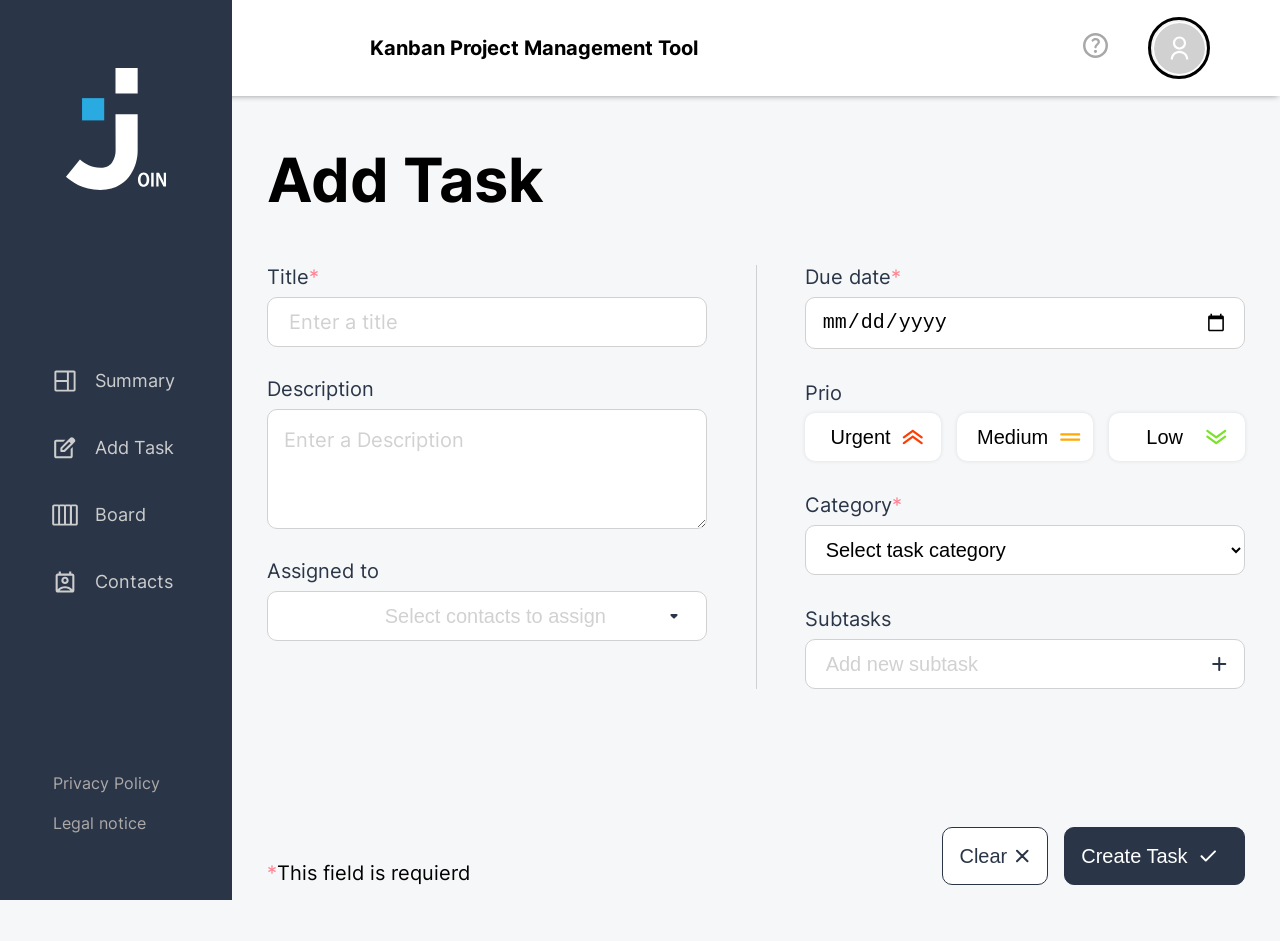
==== html/add_task.html @ 9198f6fe "Update all data" ====
<!DOCTYPE html>
<html lang="en">
  <head>
    <meta charset="UTF-8" />
    <meta http-equiv="X-UA-Compatible" content="IE=edge" />
    <meta name="viewport" content="width=device-width, initial-scale=1.0" />
    <title>Join/Add Task</title>
    <link rel="icon" href="../img/Logo_for_Favicon.png" />
    <link rel="stylesheet" href="../css/style.css" />
    <link rel="stylesheet" href="../css/fonts.css" />
    <link rel="stylesheet" href="../css/add_task.css" />
    <link rel="stylesheet" href="../css/header.css" />
    <link rel="stylesheet" href="../css/sidebar.css" />
    <link rel="stylesheet" href="../css/contacts.css" />

    <script src="../js/includeHTML.js"></script>
    <script src="../js/storage.js"></script>
    <script src="../js/script.js"></script>
    <script src="../js/add_task.js"></script>
    <script src="../js/add_task_page.js"></script>
    <script src="../js/add_task_html.js"></script>
    <script src="../js/contacts_page.js"></script>
    <script src="../js/contacts.js"></script>
    <script src="../js/contacts_html.js"></script>
  </head>
  <body onload="includeHTML(), initAddTask()">
    <div w3-include-html="/templates/header.html"></div>
    <div w3-include-html="/templates/sidebar.html"></div>
    <div
      id="contacts-add-bg"
      class="contacts-add-bg d-none"
      onclick="closeNewContacts()"
    ></div>
    <main onclick="closeAssignedToField()" class="task-body">
      <form class="task-form" onsubmit="createNewTask(); return false">
        <div>
          <h2 class="task-h2">Add Task</h2>
          <div id="task-input-con" class="task-input-con"></div>
        </div>
        <div class="task-foot-con">
          <span class="task-foot-text"
            ><span class="task-star">*</span>This field is requierd</span
          >
          <div class="task-button-con">
            <input
              onclick="resetTaskForm()"
              type="button"
              value="Clear"
              class="task-button task-bt-clear"
            />
            <input
              type="submit"
              value="Create Task"
              class="task-button task-bt-create"
            />
          </div>
        </div>
      </form>
    </main>
  </body>
</html>
---- css/style.css ----
body {
    margin: 0;
    background-color: #F6F7F8;
    font-family: 'Inter', sans-serif;
}

body::-webkit-scrollbar {
    width: 16px;
}

body::-webkit-scrollbar-track {
    background: #ffffff;
}

body::-webkit-scrollbar-thumb {
    background-color: #6C757D;
    border-radius: 10px;
    border: 3px solid #ffffff;
}

form::-webkit-scrollbar {
    width: 16px;
}

form::-webkit-scrollbar-track {
    background: #ffffff;
}

form::-webkit-scrollbar-thumb {
    background-color: #6C757D;
    border-radius: 10px;
    border: 3px solid #ffffff;
}

.d-none {
    display: none !important;
}

/* Login */
.begin {
    height: 98vh;
    display: flex;
    justify-content: center;
    align-items: center;
}

.login {
    background-color: white;
    height: 420px;
    width: 570px;
    border-radius: 15px;
    box-shadow: -2px 0px 6px 0px rgb(0, 0, 0, 0.2);
    display: flex;
    flex-direction: column;
    justify-content: center;
    align-items: center;
    z-index: 2;
}

.login-headline {
    font-size: 40px;
    margin-bottom: 0px;
    margin-top: 40px;
}

.sign-up-headline {
    font-size: 40px;
    margin-bottom: 0px;
    margin-top: 50px;
}

.VectorImg {
    width: 100px;
    height: 2px;
}

.email-login input {
    display: flex;
    border-radius: 7px;
    border: 1px solid #c0c0c0;
    font-size: 18px;
    box-sizing: border-box;
    height: 40px;
    width: 380px;
    padding: 10px;
    margin-top: 17px;

}

.mail-img {
    background-image: url('../../img/mail.svg') !important;
    background-position: 350px 8px !important;
    background-size: 20px !important;
    background-repeat: no-repeat !important;
}

.form {
    display: flex;
    flex-direction: column;
    align-items: center;
    margin-top: 14px;
    margin-bottom: 60px;
}

.email-login input::placeholder {
    color: #bebcbc;
}

.password-login input {
    display: flex;
    border-radius: 7px;
    border: 1px solid #c0c0c0;
    font-size: 18px;
    box-sizing: border-box;
    height: 40px;
    width: 380px;
    padding: 10px;
    margin-bottom: 17px;
}

.password-img {
    background-image: url('../../img/lock.svg') !important;
    background-position: 350px 8px !important;
    background-size: 20px !important;
    background-repeat: no-repeat !important;
}

.name-img {
    background-image: url('../../img/person.svg') !important;
    background-position: 350px 8px !important;
    background-size: 20px !important;
    background-repeat: no-repeat !important;
}

.password-login input::placeholder {
    color: #bebcbc;
}

.checkbox {
    position: absolute;
    display: flex;
    align-items: center;
    margin-top: 150px;
}

.checkbox-sign-up {
    position: absolute;
    display: flex;
    align-items: center;
    margin-top: 310px;
}

.password {
    color: #29ABE2;
    font-size: 15px;
    cursor: pointer;
}

.password:hover {
    transform: scale(1.1);
    text-decoration: underline;
}

.login-button {
    border-radius: 5px;
    width: 100px;
    height: 42px;
    border: none;
    font-size: 20px;
    font-weight: bold;
    background-color: #2A3647;
    color: white;
    margin-right: 10px;
    cursor: pointer;
}

.login-button:hover {
    background-color: #29ABE2;
    box-shadow: -2px 0px 6px 0px rgb(0, 0, 0, 0.7);
}

.Guest-button {
    position: absolute;
    margin-bottom: -265px;
    margin-left: 130px;
}

.Guest-button {
    border-radius: 5px;
    width: 160px;
    height: 42px;
    border: 2px solid #2A3647;
    font-size: 20px;
    font-weight: bold;
    background-color: white;
    cursor: pointer;
}

.Guest-button:hover {
    color: #29ABE2;
    border-color: #29ABE2;
    box-shadow: -2px 0px 6px 0px rgb(0, 0, 0, 0.7);
}

.SignupButton {
    display: flex;
    align-items: center;
    position: absolute;
    top: 75px;
    right: 120px;
}

.SignupBtn {
    margin-right: 20px;
}

.capaAnimation {
    animation: background-fade 1.2s ease-in-out;
    position: absolute;
    top: 0;
    left: 0;
    bottom: 0;
    right: 0;
    z-index: 1;
}

.capaImg {
    transform: translate(0px, 0px);
    animation: logoAnimation 1.8s ease-in-out;
    position: absolute;
    top: 70px;
    left: 70px;
}

@keyframes logoAnimation {
    from {
        top: calc(100vh - 50%);
        left: calc(100vw - 50%);
        scale: 200%;
    }

    to {
        top: 70px;
        left: 70px;
    }
}

@keyframes background-fade {
    0% {
        background: #ffffff;
        z-index: 3;
    }

    99% {
        z-index: 3;
    }

    100% {
        background: none;
        z-index: 1;
    }
}

@keyframes buttonAnimation {
    0% {
        transform: translate(0px);
        z-index: 5;
    }

    99% {
        transform: translate(0px, -150px);
        z-index: 5;
    }

    100% {
        z-index: -5;
    }
}

/* Login */

/* Sign-up */
.sign-up {
    background-color: white;
    height: 550px;
    width: 570px;
    border-radius: 15px;
    box-shadow: -2px 0px 6px 0px rgb(0, 0, 0, 0.2);
    display: flex;
    flex-direction: column;
    justify-content: center;
    align-items: center;
    z-index: 2;
}

.arrow-img {
    position: fixed;
    margin-top: 60px;
    margin-left: -150px;
    cursor: pointer;
}

.arrow-img:hover {
    transform: scale(1.2);
}

.d-none {
    display: none;
}

.footer {
    display: flex;
    justify-content: center;
    cursor: pointer;
    width: 100%;
    position: absolute;
    gap: 30px;
    margin-top: -70px;
    z-index: 1;
}

.footer a {
    text-decoration: none;
    color: #b0aeae;
}

.footer a:hover {
    transform: scale(1.1);
    color: #29ABE2;
}

.popup {
    color: white;
    background-color: rgb(42, 54, 71);
    position: fixed;
    left: 50%;
    transform: translateX(-50%);
    padding: 20px;
    border-radius: 10px;
    box-shadow: none;
    transition: top 0.5s ease-in-out;
    top: -100px;
    z-index: 10;
    text-align: center;
}

.error-message {
    position: fixed;
    top: 38vh;
    margin-left: -135px;
    font-size: 14px;
    color: rgb(227, 100, 100);
}

.register-error-message {
    position: absolute;
    top: 46vh;
    margin-left: -167px;
    font-size: 14px;
    color: rgb(227, 100, 100);
}

.register-error-message-passwort {
    position: absolute;
    margin-top: -5px;
    margin-left: -170px;
    font-size: 14px;
    color: rgb(227, 100, 100);
}

.sign-up-privacy {
    color: #29ABE2;
    font-size: 15px;
    cursor: pointer;
    text-decoration: none;
    margin-left: 6px;
    margin-bottom: 1px;
}

.sign-up-privacy:hover{
    transform: scale(1.1);
    text-decoration: underline;
    
}
/* Sign-up */

.forgot-password-container {
    background-color: white;
    height: 400px;
    width: 570px;
    border-radius: 15px;
    box-shadow: -2px 0px 6px 0px rgb(0, 0, 0, 0.2);
    display: flex;
    flex-direction: column;
    justify-content: center;
    align-items: center;
    text-align: center;
    z-index: 2;
}

.password-container {
    display: flex;
    flex-direction: column;
    align-items: center;
}

.password-btn {
    border-radius: 5px;
    width: 220px;
    height: 42px;
    border: none;
    font-size: 20px;
    font-weight: bold;
    background-color: #2A3647;
    color: white;
    margin-top: 30px;
    cursor: pointer;
}

.password-btn:hover {
    background-color: #29ABE2;
    box-shadow: -2px 0px 6px 0px rgb(0, 0, 0, 0.7);
}

.password-headline {
    font-size: 40px;
    margin-bottom: 5px;
    margin-top: -15px;
    padding: 0px 50px 0px 50px;
}

.password-span {
    margin-top: 30px;
    margin-bottom: 10px;
    padding: 0px 50px 0px 50px;
}

.password-arrow-img {
    position: absolute;
    margin-left: -260px;
    margin-top: -10px;
    cursor: pointer;
}

.password-arrow-img:hover {
    transform: scale(1.2);
}

.privacy_policy a{
    text-decoration: none;
    color: #29ABE2;
    font-size: 15px;
    cursor: pointer;
}

.privacy_policy a:hover{
    transform: scale(1.1);
    text-decoration: underline;
}

@media (max-width: 1000px) {
    .capaImg {
        top: 50px;
        left: 50px;
        width: 50px;
    }

    @keyframes logoAnimation {
        from {
            top: calc(100vh - 50%);
            left: calc(100vw - 50%);
            scale: 200%;
        }
    
        to {
            top: 50px;
            left: 50px;
        }
    }


}

@media (max-width: 600px) {
    .SignupButton {
        top: auto;
        bottom: 72px;
        left: 50%;
        transform: translateX(-50%);
        right: unset;
        width: 250px;
        gap: 20px;
    }

    .footer {
        margin-top: -30px;
    }

    .SignupBtn {
        margin-right: 0px;
    }

    .login {
        height: 420px;
        width: 420px;
    }

    .sign-up {
        height: 550px;
        width: 420px;
    }

    .forgot-password-container{
        width: 420px;
    }

    .arrow-img {
        margin-left: -60px;
    }

    .password-arrow-img{
        margin-left: -140px;
    }

    .forgot-password-container{
        height: 430px;
    }
}

@media (max-width: 440px) {
    .password-login input {
        width: 290px;
    }

    .email-login input{
        width: 290px;
    }

    .login {
        height: 420px;
        width: 320px;
    }

    .sign-up {
        height: 550px;
        width: 320px;
    }

    .forgot-password-container{
        width: 320px;
    }

    .register-error-message{
        margin-left: -80px;
    }

    .register-error-message-passwort{
        margin-left: -80px;
    }

    .capaImg {
        top: 25px;
        left: 25px;
        width: 40px;
    }

    @keyframes logoAnimation {
        from {
            top: calc(100vh - 50%);
            left: calc(100vw - 50%);
            scale: 200%;
        }
    
        to {
            top: 25px;
            left: 25px;
        }
    }

    .password-img {
        background-position: 260px 8px !important;
    }

    .mail-img {
        background-position: 260px 8px !important;
    }

    .name-img {
        background-position: 260px 8px !important;
    }
}
---- css/fonts.css ----
/* inter-100 - latin */
@font-face {
    font-display: swap;
    /* Check https://developer.mozilla.org/en-US/docs/Web/CSS/@font-face/font-display for other options. */
    font-family: 'Inter';
    font-style: normal;
    font-weight: 100;
    src: url('../fonts/inter-v13-latin-100.woff2') format('woff2');
    /* Chrome 36+, Opera 23+, Firefox 39+, Safari 12+, iOS 10+ */
}

/* inter-200 - latin */
@font-face {
    font-display: swap;
    /* Check https://developer.mozilla.org/en-US/docs/Web/CSS/@font-face/font-display for other options. */
    font-family: 'Inter';
    font-style: normal;
    font-weight: 200;
    src: url('../fonts/inter-v13-latin-200.woff2') format('woff2');
    /* Chrome 36+, Opera 23+, Firefox 39+, Safari 12+, iOS 10+ */
}

/* inter-300 - latin */
@font-face {
    font-display: swap;
    /* Check https://developer.mozilla.org/en-US/docs/Web/CSS/@font-face/font-display for other options. */
    font-family: 'Inter';
    font-style: normal;
    font-weight: 300;
    src: url('../fonts/inter-v13-latin-300.woff2') format('woff2');
    /* Chrome 36+, Opera 23+, Firefox 39+, Safari 12+, iOS 10+ */
}

/* inter-regular - latin */
@font-face {
    font-display: swap;
    /* Check https://developer.mozilla.org/en-US/docs/Web/CSS/@font-face/font-display for other options. */
    font-family: 'Inter';
    font-style: normal;
    font-weight: 400;
    src: url('../fonts/inter-v13-latin-regular.woff2') format('woff2');
    /* Chrome 36+, Opera 23+, Firefox 39+, Safari 12+, iOS 10+ */
}

/* inter-500 - latin */
@font-face {
    font-display: swap;
    /* Check https://developer.mozilla.org/en-US/docs/Web/CSS/@font-face/font-display for other options. */
    font-family: 'Inter';
    font-style: normal;
    font-weight: 500;
    src: url('../fonts/inter-v13-latin-500.woff2') format('woff2');
    /* Chrome 36+, Opera 23+, Firefox 39+, Safari 12+, iOS 10+ */
}

/* inter-600 - latin */
@font-face {
    font-display: swap;
    /* Check https://developer.mozilla.org/en-US/docs/Web/CSS/@font-face/font-display for other options. */
    font-family: 'Inter';
    font-style: normal;
    font-weight: 600;
    src: url('../fonts/inter-v13-latin-600.woff2') format('woff2');
    /* Chrome 36+, Opera 23+, Firefox 39+, Safari 12+, iOS 10+ */
}

/* inter-700 - latin */
@font-face {
    font-display: swap;
    /* Check https://developer.mozilla.org/en-US/docs/Web/CSS/@font-face/font-display for other options. */
    font-family: 'Inter';
    font-style: normal;
    font-weight: 700;
    src: url('../fonts/inter-v13-latin-700.woff2') format('woff2');
    /* Chrome 36+, Opera 23+, Firefox 39+, Safari 12+, iOS 10+ */
}

/* inter-800 - latin */
@font-face {
    font-display: swap;
    /* Check https://developer.mozilla.org/en-US/docs/Web/CSS/@font-face/font-display for other options. */
    font-family: 'Inter';
    font-style: normal;
    font-weight: 800;
    src: url('../fonts/inter-v13-latin-800.woff2') format('woff2');
    /* Chrome 36+, Opera 23+, Firefox 39+, Safari 12+, iOS 10+ */
}

/* inter-900 - latin */
@font-face {
    font-display: swap;
    /* Check https://developer.mozilla.org/en-US/docs/Web/CSS/@font-face/font-display for other options. */
    font-family: 'Inter';
    font-style: normal;
    font-weight: 900;
    src: url('../fonts/inter-v13-latin-900.woff2') format('woff2');
    /* Chrome 36+, Opera 23+, Firefox 39+, Safari 12+, iOS 10+ */
}
---- css/add_task.css ----
.task-body {
    display: flex;
    justify-content: center;
    align-items: center;
    margin-left: 232px;
}

.task-h2 {
    margin: 48px 0;
    font-size: 61px;
    font-weight: 700;
    line-height: 73.2px;
}


/* Form field - Containers */

.task-form {
    display: flex;
    flex-direction: column;
    justify-content: space-between;
    margin-top: 96px;
}

.task-input-con {
    display: flex;
}

.task-input-left {
    display: flex;
    flex-direction: column;
    gap: 30px;
    width: 440px;
}

.task-hr {
    background-color: #d1d1d1;
    height: 424px;
    margin: 0 48.125px;
    width: 1px;
}

.task-input-right {
    display: flex;
    flex-direction: column;
    gap: 30px;
    justify-content: space-between;
    width: 440px;
}


/* Form field - repetitive elements */

.task-label {
    color: #2A3647;
    display: flex;
    flex-direction: column;
    font-weight: 400;
    font-size: 20px;
    gap: 8px;
    line-height: 24px;
}

.task-star {
    color: #FF8190;
}

.task-input-fd {
    background-color: white;
    border: 1px solid #d1d1d1;
    border-radius: 10px;
    font-size: 20px;
    line-height: 24px;
    padding: 12px 16px;
}
.task-input-fd::placeholder {
    color: #d1d1d1;
    font-family: 'Inter', sans-serif;
}


/* Form field - Title & Description */

.task-input-fd-ti {
    padding: 12px 21px;
}
.task-input-fd-desc {
    height: 82px;
    padding: 18px 16px;
}

/* Form field - Assigned to Popup Button */

.task-assigned-to-con {
    position: relative;
}
.task-assigned-to-sub {
    position: absolute;
    width: 100%;
}

.task-assigned-to {
    background-image: url(/img/arrow_drop_dow.svg);
    background-position: 95% 50%;
    background-repeat: no-repeat;
    color: #D1D1D1;
    font-size: 20px;
    line-height: 24px;
    padding: 12px 0 12px 16px !important;
    position: relative;
    width: 100%;
    z-index: 1;
}

.task-contacts-list-to-assign {
    background-color: white;
    margin-bottom: -10px;
    margin-top: -10px;
    max-height: 128px;
    overflow-y: scroll;
    padding-bottom: 16px;
    position: relative;
    width: 100%;
}

.task-contacts-list-to-assign::-webkit-scrollbar {
    width: 12px;
}  
.task-contacts-list-to-assign::-webkit-scrollbar-track {
    background: transparent;
}
.task-contacts-list-to-assign::-webkit-scrollbar-thumb {
    background-color: #6C757D;
    border-radius: 10px;
    border: 3px solid #ffffff;
}

.task-contacts-list-to-assign-sub {
    display: flex;
    justify-content: space-between;
    align-items: center;
    margin-top: 12px;
    margin-left: 16px;
    margin-right: 16px;
}

.task-contacts-color-icon {
    height: 40px;
    width: 40px;
    background-color: #FF8190;
    border-radius: 50px;
    margin-right: 12px;
    color: white;
    display: flex;
    justify-content: center;
    align-items: center;
}

.task-bt-add {
    font-size: 21px;
    gap: 16px !important;
    justify-content: center;
    line-height: 25.2px !important;
    padding: 12px 0;
    width: 100%;
}


/* Form field - Prio Button */

.task-prio-bt-con {
    display: flex;
    gap: 16px;
}
.task-prio-bt {
    flex: 1;
    padding: 12px 40px 12px 16px;
    width: 100%;
    border: unset;
    box-shadow: 0 0 4px 0 rgba(0, 0, 0, 0.1);
}
.task-prio-bt:hover {
    cursor: pointer;
    box-shadow: 0 4px 4px 0 rgba(0, 0, 0, 0.15);
}
.prio-u {
    background-image: url(/img/task-prio-u.svg);
    background-position: 85% 50%;;
    background-repeat: no-repeat;
}
.prio-m {
    background-image: url(/img/task-prio-m.svg);
    background-position: 90% 50%;
    background-repeat: no-repeat;
}
.prio-l {
    background-image: url(/img/task-prio-l.svg);
    background-position: 85% 50%;
    background-repeat: no-repeat;
}

/* Subtask elements */
.task-sub-input-con {
    background-color: white;
    border: 1px solid #D1D1D1;
    border-radius: 10px;
    display: flex;
    justify-content: space-between;
    padding: 2px 4px 2px 0;
}

.task-sub-input {
    border: none;
    font-size: 20px;
    line-height: 24px;
    margin: 0 0 0 4px;
    padding: 10px 16px;
    width: 100%;
}

.task-sub-input::placeholder {
    color: #d1d1d1;
}

.task-sub-input:focus {
    outline: none;
}

.task-sub-bt-open-con {
    width: 100%;
    align-items: center;
    padding-right: 8px;
}
.task-sub-bt-open-con img {
    height: 24px;
}
.task-sub-bt-open-con img:hover {
    background-color: #d1d1d1;
    border-radius: 20px;
}

.task-sub-input-text-con {
    padding-right: 8px;
    width: 100%;
}
.task-sub-input-text-con img {
    height: 24px;
    width: 24px;
}
.task-sub-input-text-con img:hover {
    background-color: #D1D1D1;
    border-radius: 20px;
}

.task-sub-icons {
    align-items: center;
}
.task-sub-hr {
    background-color: #D1D1D1;
    width: 1px;
    height: 30px;
    margin: 0 4px;
}

.subtask-lable {
    position: relative;
}
.task-sub-text {
    position: absolute;
    top: 82px;
    margin: 6px 0;
    padding-right: 5px;
    width: calc(100% - 45px);
    max-height: 124px;
    overflow-y: scroll;
}

.task-sub-text-sgl {
    padding: 5px 0;
    word-wrap: break-word;
}
.task-sub-text-sgl-icons {
    padding-right: 8px;
}
.task-sub-text-sgl-icons-con {
    width: 24px;
    height: 24px;
    display: flex;
    align-items: center;
    justify-content: center;
}
.task-sub-text-sgl-icons-con img {
    height: 20px;
    width: 20px;
}
.task-sub-text img:hover, .task-sub-text-sgl-icons-con:hover {
    background-color: #D1D1D1;
    border-radius: 20px;
}


/* Task Footer + Buttons */

.task-foot-con {
    align-items: end;
    display: flex;
    justify-content: space-between;
    margin-top: 138px;
    margin-bottom: 56px;
}

.task-foot-text {
    font: 400;
    font-size: 20px;
    line-height: 24px;
}

.task-button-con {
    display: flex;
    gap: 16px;
}

.task-button {
    align-items: center;
    border-radius: 10px;
    border: 1px solid #2A3647;
    display: flex;
    font-size: 20px;
    gap: 4px;
    line-height: 24px;
    padding: 16px;
}

.task-bt-clear {
    background-color: white;
    color: #2A3647;
    padding-right: 40px;
    background-image: url(/img/task_cancel.svg);
    background-position: 85% 50%;
    background-repeat: no-repeat;
}
.task-bt-clear:hover {
    color: #29ABE2;
    border: 1px solid #29ABE2;
    box-shadow: 0px 2px 6px 0px rgba(0, 0, 0, 0.3);
    background-image: url(/img/task_cancel_blue.svg);
    background-size: 24%;
}

.task-bt-create {
    background-color: #2A3647;
    color: white;
    padding-right: 56px;
    background-image: url(/img/task_check.svg);
    background-position: 85% 50%;
    background-repeat: no-repeat;
}
.task-bt-create:hover {
    background-color: #29ABE2;
    border: 1px solid #29ABE2;
    box-shadow: 0px 2px 6px 0px rgba(0, 0, 0, 0.3);
}
.task-bt-change {
    position: absolute;
    bottom: 40px;
    right: 40px;
    padding: 8px 40px 8px 8px !important;
}

/* Allg. */

.flx {
    display: flex;
}

.flex-just-btw-ct {
    display: flex;
    justify-content: space-between;
    align-items: center;
}
.pos-rel {
    position: relative;
}


/* Media Query */

@media (min-width: 1265px) {
    .task-sub-text::-webkit-scrollbar {
        width: 12px;
    }
    
    .task-sub-text::-webkit-scrollbar-track {
         background: transparent;
    }
    
    .task-sub-text::-webkit-scrollbar-thumb {
        background-color: #6C757D;
        border-radius: 10px;
        border: 3px solid #ffffff;
    }
}


@media (max-width: 1264px) {
    .task-hr {
        display: none;
    }
    .task-h2 {
        margin: 32px 0 24px 0;
    }

    .task-input-con {
        flex-direction: column;
        width: auto;
        overflow-y: scroll;
        height: calc(100vh - 363px);
    }
    .task-input-con::-webkit-scrollbar {
        width: 16px;
    }

    .task-input-con::-webkit-scrollbar-track {
        background: transparent;
    }

    .task-input-con::-webkit-scrollbar-thumb {
        background-color: #6C757D;
        border-radius: 10px;
        border: 3px solid #ffffff;
    }

    .task-input-left {
        width: 640px;
        margin-bottom: 48px;
    }
    .task-input-right {
        width: 640px;
    }
    .task-sub-text {
        overflow-y: unset;
    }
    .task-foot-con {
        margin-top: 48px;
        margin-bottom: 32px;
    }
}

@media (max-width: 950px) {
    .task-body {
        margin-left: 0;
    }
    .task-h2 {
        margin: 24px 0 10px 0;
        font-size: 56px;
    }
    .task-foot-con {
        margin-top: 24px;
        margin-bottom: 16px;
    }
    .task-input-con {
        height: calc(100vh - 391px);
    }
}

@media (max-width: 700px) {
    .task-input-left {
            width: 464px;
        }
    
        .task-input-right {
            width: 464px;
        }
        .task-bt-clear {
            display: none;
        }
    }

@media (max-width: 500px) {
    .task-h2 {
        margin: 16px 0 0 0;
        font-size: 47px;
        line-height: 56.4px;
    }
    .task-input-left {
        width: 360px;
    }
    .task-input-right {
        width: 360px;
    }
    .task-label {
        font-size: 16px;
        line-height: 19.2px;
    }
    .task-input-fd {
        font-size: 16px;
        line-height: 19.2px;
    }
    .task-foot-text {
        font-size: 16px;
    }
    .task-input-con {
        height: calc(100vh - 356px);
    }
}

@media (max-width: 384px) {
    .task-input-left {
        width: 288px;
    }   
    .task-input-right {
        width: 288px;
    }
    .task-bt-create {
        padding-right: 32px;
        background-position: 95% 50%;
    }
    .task-prio-bt-con {
        gap: 12px;
    }
    .task-prio-bt {
        padding: 8px 32px 10px 8px;
    }
    .prio-u {
        background-position: 90% 50%;
    }
    .task-foot-text {
        font-size: 12px;
    }
}
---- css/header.css ----
body{
    margin: 0;
    font-family: Inter;
}

header{
    background-color: white;
    height: 96px;
    width: 100%;
    z-index: 5;
    box-shadow: -2px 0px 6px 0px rgb(0, 0, 0, 0.4);
    display: flex;
    align-items: center;
    justify-content: space-between;
    position: fixed;
}

.Kanban{
    font-size: 20px;
    position: absolute;
    left: 370px;
    z-index: 2;
}

.user-border{
    display: flex;
    margin-right: 70px;
}

.help{
    height: 25px;
    margin-top: 16px;
    cursor: pointer;
}

.help:hover{
    transform: scale(1.1);
}

.user-border-logo{
    display: flex;
    align-items: center;
    justify-content: center;
    text-align: center;
    margin-left: 40px;
    height: 56px;
    width: 56px;
    border: 3px solid black;
    border-radius: 50px;
    color: #29ABE2;
    font-weight: bold;
    font-size: 22px;
    cursor: pointer;
}

.user-border-logo:hover{
    transform: scale(1.1);
}

.Logout {
    width: 152px;
    position: fixed;
    top: 96px; /* Anpassen Sie den Abstand nach Bedarf */
    right: 0;
    z-index: 5;
    margin-right: 25px;
    background-color: #2A3647;
    padding: 15px 13px 15px 15px;
    border-radius: 15px 0px 15px 15px;
}

.btn-logout {
    color: rgb(220, 218, 218);
    background-color: #2A3647;
    border: none;
    padding: 10px 10px;
    cursor: pointer;
    font-size: 18px;
    text-decoration: none;
}

.btn-logout:hover{
    background-color: #2a4468;
    border-radius: 10px;
}

.d-none {
    display: none;
}

@media (max-width: 950px){
    .Kanban{
        display: none;
    }
}

@media (max-width: 500px){
    .user-border{
        margin-right: 30px;
    }
}
---- css/sidebar.css ----
body {
    margin: 0;
    background-color: #F6F7F8;
    font-family: Inter;
}

.sidebar {
    height: 100vh;
    background-color: #2A3647;
    width: 232px;
    position: fixed;
    top: 0px;
    z-index: 5;
    display: flex;
    flex-direction: column;
    justify-content: center;
}

.sidebarContent {
    display: flex;
    flex-direction: column;
    align-items: center;
    justify-content: space-between;
    height: 85%;
}

.sidebarNav {
    display: flex;
    flex-direction: column;
    width: 100%;
    gap: 15px;
}

.sidebarBtn {
    display: flex;
    flex-direction: row;
    align-items: center;
    cursor: pointer;
    padding-top: 15px;
    padding-bottom: 15px;
}

.sidebarBtn img {
    height: 22px;
    width: 30px;
    object-fit: contain;
    margin-right: 15px;
    margin-left: 50px;
}

.sidebarBtn span {
    color: #CDCDCD;
    font-size: 18px;
}

.sidebarBtn:hover {
    background-color: #091931;
}

/*
.sidebarBtnActive {
    background: #091931;
}
*/

.sidebarPrivacy {
    display: flex;
    flex-direction: column;
}

.sidebarPrivacy a {
    color: rgb(173, 169, 169);
    text-decoration: none;
    margin-left: -20px;
}

.sidebarPrivacy a:hover {
    color: #29ABE2;
    transform: scale(1.1);
}

.sidebarLogo:hover{
    cursor: pointer;
    transform: scale(1.1);
}

@media (max-width: 950px) {
    .sidebar {
        height: 90px;
        width: 100%;
        bottom: 0px;
        top: auto;
    }

    .sidebarLogo {
        display: none;
    }

    .sidebarPrivacy {
        display: none;
    }

    .sidebarNav {
        flex-direction: row;
        justify-content: space-around;
        height: 100%;
    }

    .sidebarBtn {
        flex-direction: row;
        justify-content: space-around;
        margin-left: 0;
        padding: 25px;
    }

    .sidebarBtn img{
        margin-left: 0;
    }

    .sidebarBtn:hover{
        border-radius: 15px;
    }
}

@media (max-width: 710px){
    .sidebarBtn{
        padding: 8px;
    }
}

@media (max-width: 660px){
    .sidebarBtn {
        flex-direction: column;
        align-items: center;
        justify-content: center;
    }

    .sidebarBtn img{
        margin-top: 30px;
        margin-left: 20px;
    }

    .sidebarBtn span {
        margin-top: 7px;
        margin-bottom: 27px;
    }
}

@media (max-width: 550px){
    .sidebarBtn{
        padding: 3px;
    }

    .sidebarBtn span {
        font-size: 14px;
    }
}

@media (max-width: 350px){
    .sidebarBtn{
        padding: 1px;
    }

    .sidebarBtn span {
        font-size: 13px;
    }

    .sidebarNav{
        gap: 1px;
    }
}
---- css/contacts.css ----
.contacts-body {
    display: flex;
}


/* Main page */
.contacts-main {
    margin-top: 96px;
}

.contacts-head {
    display: flex;
    align-items: center;
    margin-top: 110px;
    margin-left: 55px;
}

.contacts-h2 {
    font-size: 61px;
    line-height: 73.2px;
    margin: 0;
}
    
.contacts-hr {
    border: 1px solid #29ABE2;
    height: 59px;
    margin: 0 30px;
}

.contacts-head-text {
    font-size: 27px;
    line-height: 32.4px;
    color: #2A3647;
}


/* Side section - Contacts list container */

.contacts-list-section {
    background-color: white;
    height: calc(100vh - 120px);
    display: flex;
    flex-direction: column;
    padding-left: 52px;
    padding-right: 52px;
    padding-bottom: 24px;
    box-shadow: 4px 0px 8px 0px rgba(0, 0, 0, 0.1);
    margin-left: 232px;
    margin-top: 96px;
}

.contacts-bt-add {
    font-size: 21px;
    gap: 16px;
    justify-content: center;
    line-height: 25.2px;
    margin-top: 22.5px;
    padding: 12px 0;
    width: 100%;
}

/* Contacts List */

.contacts-list {
    display: flex;
    flex-direction: column;
    gap: 24px;
    margin-top: 24px;
    overflow: scroll;
}

.contacts-list::-webkit-scrollbar {
    width: 14px;
}

.contacts-list::-webkit-scrollbar-track {
    background: transparent;
}

.contacts-list::-webkit-scrollbar-thumb {
    background-color: #6C757D;
    border-radius: 10px;
    border: 3px solid #ffffff;
}


.contacts-list-sgl-con {
    display: flex;
    align-items: start;
    border-radius: 10px;
    padding: 15px 24px;
}
.contacts-list-sgl-con:hover {
    background-color: #F6F7F8;
    cursor: pointer;
}

.contacts-color-icon {
    aspect-ratio: 1;
    border: 3px solid white;
    color: white;
    display: flex;
    justify-content: center;
    align-items: center;
    height: 40px;
    width: 40px;
    background-color: #FF8190;
    border-radius: 50px;
    margin-right: 32px;
}

.contact-name {
    margin: 0 0 8px 0;
    font-weight: 400;
    font-size: 20px;
    line-height: 24px;
}

.contact-email {
    color: #007CEE;
    font-size: 16px;
    line-height: 19.2px;
}
.contact-email:hover {
    cursor: pointer;
}

.contacts-list-letters {
    font-size: 20px;
    line-height: 24px;
    display: flex;
    justify-content: center;
    align-items: center;
    height: 40px;
    width: 40px;
    margin-left: 24px;
    margin-bottom: 16px;
}
.contacts-hr-line {
    background-color: #D1D1D1;
    height: 1px;
    width: 100%;
}


/* Clicked Contact shown on main page*/

.contact-clicked {
    margin: 0 55px 55px 55px;
}

.contact-sgl-head-con {
    display: flex;
    align-items: center;
    margin-top: 24px;
}

.con-icon-sz {
    aspect-ratio: 1;
    height: 120px;
    width: 120px;
    border-radius: 70px;
    font-size: 47px;
    font-weight: 500;
    line-height: 56.4px;
    box-shadow: 1px 1px 4px 0px rgba(0, 0, 0, 0.1);
}

.contact-name-sgl {
    margin: 0 0 8px 0;
    font-weight: 500;
    font-size: 47px;
    line-height: 56.4px;
}

.contact-bt-sgl {
    border: none;
    display: flex;
    align-items: center;
    background-color: #F6F7F8;
    font-size: 16px;
    line-height: 19.2px;
}
.contact-bt-sgl:hover {
    color: #29ABE2;
    cursor: pointer;
}

.contact-bt-sgl-edit {
    background-image: url("/img/edit.svg");
    margin-right: 8px;
}
.contact-bt-sgl-edit:hover {
    background-image: url("/img/edit_blue.svg");
    background-size: 38%;
}

.contact-bt-sgl-delete {
    background-image: url("/img/delete.svg");
}
.contact-bt-sgl-delete:hover {
    background-image: url("/img/delete_blue.svg");
    background-size: 29%;
}
.contact-bt-sgl-edit, .contact-bt-sgl-delete {
    background-repeat: no-repeat;
    padding-left: 30px;
}

.contact-bt-sgl img {
    margin-right: 8px;
}

.contact-sgl-text {
    font-size: 20px;
    line-height: 24px;
    font-weight: 400;
    margin: 48px 0;
}

.contact-h4 {
    margin-top: 32px;
    margin-bottom: 16px;
}

/* PopUp Add contact */

.contacts-add-bg {
    position: fixed;
    z-index: 6;
    top: 0;
    right: 0;
    bottom: 0;
    left: 0;
    background-color: rgba(191,191,191, 0.3);
    display: flex;
    justify-content: center;
    align-items: center;
    overflow-x: hidden;
}

.contacts-add-con {
    display: flex;
    transform: translateX(4000px);
    transition: all 825ms ease-in-out;
}
.contacts-add-con-show {
    background-image: url(/img/task_cancel_blue.svg);
    background-repeat: no-repeat;
    transform: translateX(0);
}

.contacts-add-con-left {
    border-radius: 30px 0 0 30px;
    background-color: #2A3647;
    color: white;
    height: 462px;
    width: 371px;
    display: flex;
    flex-direction: column;
    justify-content: center;
    padding: 66px 48px;
}

.contacts-join-logo {
    width: 55.6px;
    height: 66.48px;
    margin-bottom: 8px;
}

.contacts-add-text {
    font-size: 27px;
    line-height: 32.4px;
    margin: 8px 0 16px 0;
    font-weight: 400;
}

.contacts-hr-ho {
    width: 90px;
    border: 1.5px solid #29ABE2;
    margin-bottom: 66px;
}


.contacts-add-con-right {
    border-radius: 0 30px 30px 0;
    background-color: white;
    height: 498px;
    width: 649px;
    display: flex;
    flex-direction: column;
    justify-content: center;
    padding: 48px 48px;
    gap: 57px;
    position: relative;
}

.contacts-add-close-con {
    background-image: url("/img/task_cancel.svg");
    background-repeat: no-repeat;
    background-position: center;
    width: 32px;
    height: 32px;
    position: absolute;
    right: 48px;
    top: 48px;
}
.contacts-add-close-con:hover {
    background-color: #D1D1D1;
    border-radius: 50px;
}

.contacts-con-sub {
    display: flex;
    justify-content: space-between;
    align-items: center;
}

.contacts-user-logo {
    height: 120px;
    width: 120px;
    margin-left: 35px;
    margin-bottom: 72px;
}
.contacts-user-popup {
    border-radius: 70px;
    margin-right: 0;
    font-size: 47px;
    font-weight: 500;
    line-height: 56.4px;
    box-shadow: 1px 1px 4px 0px rgba(0, 0, 0, 0.1);
}

.contacts-form {
    display: flex;
    flex-direction: column;
    gap: 32px;
}

.contacts-input-con {
    border: 1px solid #D1D1D1;
    border-radius: 10px;
    display: flex;
    justify-content: space-between;
    width: 422px;
    padding: 3px 0;
}

.contacts-input-con img {
    padding-right: 21px;
}

.contacts-input {
    border: none;
    font-size: 20px;
    line-height: 24px;
    margin: 0 0 0 4px;
    padding: 10px 21px;
    width: 100%;
}
.contacts-input::placeholder {
    color: #d1d1d1;
}
.contacts-input:focus {
    outline: 0;
}


/* Button Cancel + Create */

.contacts-button-con {
    display: flex;
    gap: 24px;
    margin-top: 16px;
}
.contacts-button {
    align-items: center;
    border-radius: 10px;
    border: 1px solid #2A3647;
    display: flex;
}
.contacts-button:hover {
    cursor: pointer;
}
.contacts-bt-ft {
    font-size: 20px;
    gap: 4px;
    line-height: 24px;
    padding: 16px;
}
.contacts-bt-cancel, .contacts-bt-delet {
    background-color: white;
    color: #2A3647;
}
.contacts-bt-cancel:hover,
.contacts-bt-delet:hover {
    color: #29ABE2;
    border: 1px solid #29ABE2;
    box-shadow: 0px 2px 6px 0px rgba(0, 0, 0, 0.3);
}

.contacts-bt-create {
    background-color: #2A3647;
    color: white;
    font-weight: 700;
}
.contacts-bt-create:hover {
    background-color: #29ABE2;
    border: 1px solid #29ABE2;
    box-shadow: 0px 2px 6px 0px rgba(0, 0, 0, 0.3);
}

.contacts-bt-check {
    padding-right: 40px;
    background-image: url(/img/task_check.svg);
    background-position: 92% 50%;
    background-repeat: no-repeat;
}
.contacts-bt-cancel {
    padding-right: 40px;
    background-image: url(/img/task_cancel.svg);
    background-position: 92% 50%;
    background-repeat: no-repeat;
}
.contacts-bt-cancel:hover {
    background-image: url(/img/task_cancel_blue.svg);
    background-size: 21%;
}


/* Allg. */

.flx {
    display: flex;
}

.flx-col {
    display: flex;
    flex-direction: column;
}


/* Media Query */

@media (max-width: 1264px) {
.contacts-head {
        margin-top: 56px;
        margin-left: 40px;
        flex-direction: column;
        align-items: start;
    }
.contact-clicked {
    margin: 0 40px 40px 40px;
    }
.contacts-list-section {
    width: 260px;
    padding-left: 24px;
    padding-right: 24px;
}
.contacts-list-letters {
    margin-left: 10px;
    margin-bottom: 8px;
}
.contacts-list-sgl-con {
    padding: 7px;
}
.contacts-color-icon {
    margin-right: 16px;
}
.contacts-h2 {
    font-size: 56px;
    line-height: 64px;
}
.contacts-hr {
    width: 90px;
    margin: 0;
    height: 0;
    order: 1;
}
.contacts-head-text {
    margin: 16px 0;
}
.con-icon-sz {
    height: 104px;
    width: 104px;
    font-size: 40px;
    line-height: 48px;
    margin-right: 24px;
}
.contact-name-sgl {
    font-size: 40px;
    line-height: 48px;
}
.contact-sgl-text {
    margin: 40px 0;
}
.contact-h4 {
    margin-top: 16px;
}
}



@media (max-width: 950px) {
.contacts-list-section {
    margin-left: 0;
    height: calc(100vh - 210px);
}
}



@media (max-width: 700px) {
.contacts-main {
    position: relative;
}
.d-none-700 {
    display: none;
}
.contacts-list-section {
    width: 100vw;
}
.contacts-mobil-arrow-back {
    display: block !important;
    position: fixed;
    top: 122px;
    right: 16px;
}
}


@media (max-width: 400px) {
    .contacts-color-icon {
        font-size: 12px;
        border: 2px solid white;
    }
    .contacts-list-section {
        position: relative;
    }
    .contacts-bt-create {
        width: 58px;
        height: 58px;
        border-radius: 50%;
        position: fixed;
        bottom: 122px;
        right: 16px;
    }
    .contacts-bt-create span {
        display: none;
    }
    .contacts-head {
        margin-top: 24px;
        margin-left: 16px;
        font-size: 47px;
        line-height: 56.4px;
    }
    .contacts-head-text {
        font-size: 20px;
        line-height: 24px;
        margin: 8px 0 16px 0;
    }
    .contact-clicked {
        margin: 0 16px 16px 16px;
    }
    .con-icon-sz {
        height: 80px;
        width: 80px;
        font-size: 27px !important;
        line-height: 32.4px;
    }
    .contact-name-sgl {
        font-size: 36px;
        line-height: 43.2px;
        font-weight: 700;
    }
}


/* Media Query PopUp Window - add new / edit Contact */

@media (max-width: 1264px) {
.contacts-add-con-left {
    height: auto;
    width: auto;
    padding: 28px 28px;
}
.contacts-add-con-right {
    padding: 60px 28px 28px;
    height: auto;
    width: auto;
    justify-self: unset;
    gap: unset;
}
.contacts-add-close-con {
    right: 28px;
    top: 28px !important;
}
.contacts-con-sub {
    flex-direction: column;
    justify-content: unset;
}
.contacts-user-logo {
    margin-left: 0;
    margin-bottom: 24px;
}
.contacts-form {
    gap: 24px;
}
.contacts-button-con {
    margin-top: 24px;
}
.contacts-user-popup {
    margin-right: 0;
}
}


@media (max-width: 950px) {
    .contacts-add-con {
        flex-direction: column;
        position: relative;
    }
    .contacts-add-con-left {
        border-radius: 30px 30px 0 0;
        height: 295px;
    }
    .contacts-join-logo {
        display: none;
    }
    .contacts-add-text {
        font-size: 20px;
        line-height: 24px;
        font-weight: 400;
    }
    .contacts-hr-ho {
        margin-bottom: 0;
    }
    .contacts-add-con-right {
        border-radius: 0 0 30px 30px;
        padding-top: 28px;
        position: unset;
    }
    .contacts-add-close-con {
        background-color: #2A3647;
        background-image: url("/img/task_cancel_white.svg");
    }  
    .contacts-add-close-con:hover {
        background-color: #29ABE2;
    }
    .contacts-user-logo {
        margin-top: -90px;
    }
    .contacts-user-popup {
        margin-top: -90px;
    }
    .contacts-form {
        gap: 20px;
    }
    .contacts-button-con {
        justify-content: center;
        margin-top: 0;
    }
    .contacts-bt-cancel {
        display: none;
    }
}


@media (max-width: 700px) {
    .contacts-add-con-left {
        height: 256px;
    }
    .contacts-h2 {
        font-size: 47px;
        line-height: 56.4px;
        font-weight: 700;
    }
    .contacts-input-con {
        width: 296px;
    }
    .contacts-input {
        padding: 4px 10px;
    }
    .contacts-bt-ft {
        padding: 10px 40px 10px 10px;
    }
}


@media (max-width: 400px) {
    .contacts-add-bg {
        top: 96px;
        bottom: 90px;
    }
        
    .contacts-add-con {
        position: fixed;
        top: 96px;
        right: 0;
        bottom: 90px;
        left: 0;
    }
    .contacts-add-con-left {
        flex: 1;
        height: auto;
        border-radius: unset;
        /* height: 232px; */
        padding: 16px;
    }
    .contacts-h2 {
        font-size: 40px;
        line-height: 41.4px;
    }
    .contacts-add-text {
        font-size: 16px;
        line-height: 20px;
    }
    .contacts-add-con-right {
        flex: 1;
        height: auto;
        border-radius: unset;
        padding: 16px;
    }
    .contacts-user-popup {
        font-size: 47px;
        line-height: 56.4px;
        font-weight: 500;
        border: 3px solid white;
    }
    .contacts-user-logo {
        margin-bottom: 16px;
    }
    .contacts-form {
        gap: 16px;
    }
    .contacts-bt-ft {
        width: auto;
        height: auto;
        border-radius: 10px;
        position: unset;
        top: 0;
    }
    .contacts-input-con {
        width: 238px;
    }

}
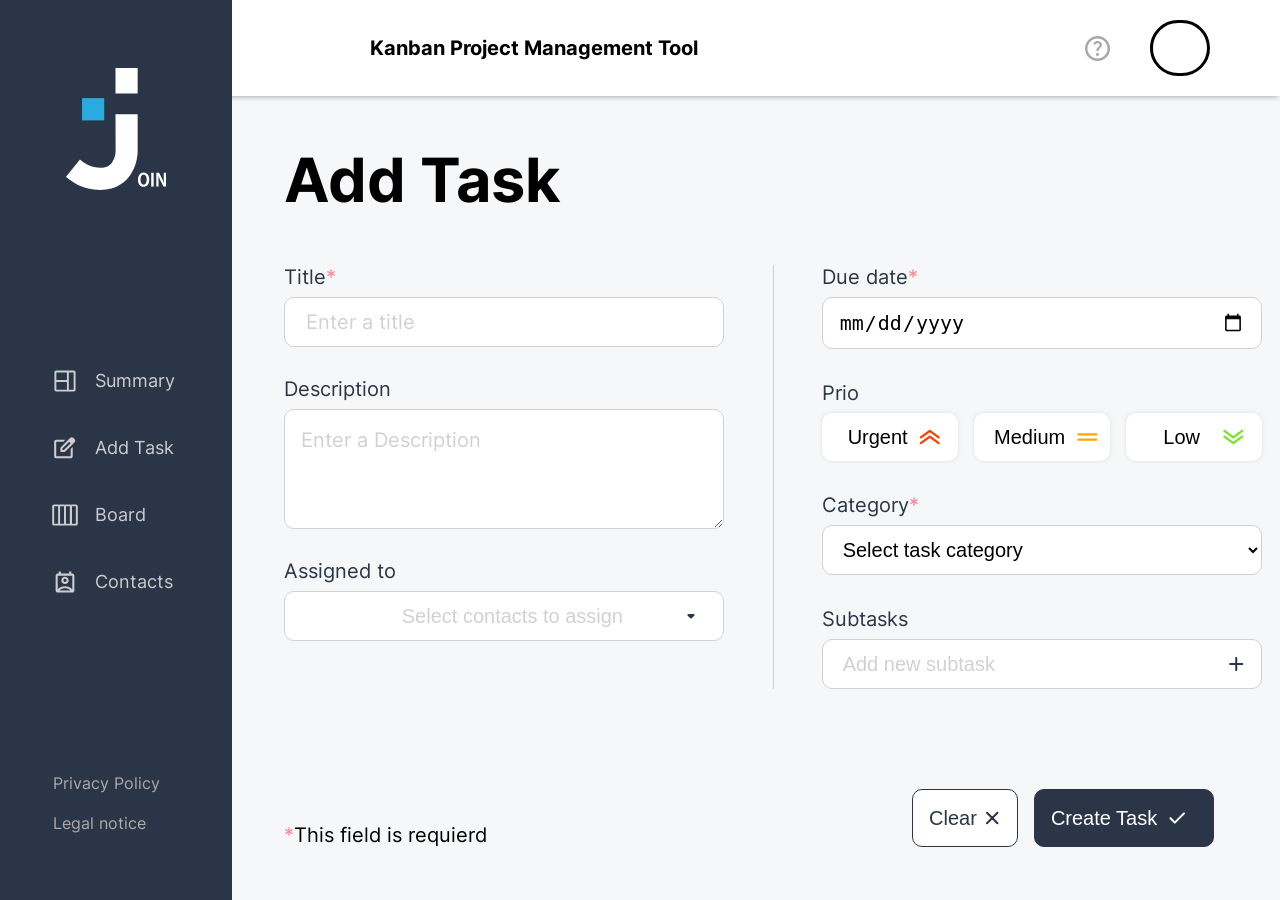
==== commit 58b0f8f0: "Update CSS" ====
--- a/html/add_task.html
+++ b/html/add_task.html
@@ -1,61 +1,50 @@
 <!DOCTYPE html>
 <html lang="en">
-  <head>
-    <meta charset="UTF-8" />
-    <meta http-equiv="X-UA-Compatible" content="IE=edge" />
-    <meta name="viewport" content="width=device-width, initial-scale=1.0" />
-    <title>Join/Add Task</title>
-    <link rel="icon" href="../img/Logo_for_Favicon.png" />
-    <link rel="stylesheet" href="../css/style.css" />
-    <link rel="stylesheet" href="../css/fonts.css" />
-    <link rel="stylesheet" href="../css/add_task.css" />
-    <link rel="stylesheet" href="../css/header.css" />
-    <link rel="stylesheet" href="../css/sidebar.css" />
-    <link rel="stylesheet" href="../css/contacts.css" />
 
-    <script src="../js/includeHTML.js"></script>
-    <script src="../js/storage.js"></script>
-    <script src="../js/script.js"></script>
-    <script src="../js/add_task.js"></script>
-    <script src="../js/add_task_page.js"></script>
-    <script src="../js/add_task_html.js"></script>
-    <script src="../js/contacts_page.js"></script>
-    <script src="../js/contacts.js"></script>
-    <script src="../js/contacts_html.js"></script>
-  </head>
-  <body onload="includeHTML(), initAddTask()">
-    <div w3-include-html="/templates/header.html"></div>
-    <div w3-include-html="/templates/sidebar.html"></div>
-    <div
-      id="contacts-add-bg"
-      class="contacts-add-bg d-none"
-      onclick="closeNewContacts()"
-    ></div>
-    <main onclick="closeAssignedToField()" class="task-body">
-      <form class="task-form" onsubmit="createNewTask(); return false">
-        <div>
-          <h2 class="task-h2">Add Task</h2>
-          <div id="task-input-con" class="task-input-con"></div>
+<head>
+  <meta charset="UTF-8" />
+  <meta http-equiv="X-UA-Compatible" content="IE=edge" />
+  <meta name="viewport" content="width=device-width, initial-scale=1.0" />
+  <title>Join/Add Task</title>
+  <link rel="icon" href="../img/Logo_for_Favicon.png" />
+  <link rel="stylesheet" href="../css/style.css" />
+  <link rel="stylesheet" href="../css/fonts.css" />
+  <link rel="stylesheet" href="../css/add_task.css" />
+  <link rel="stylesheet" href="../css/header.css" />
+  <link rel="stylesheet" href="../css/sidebar.css" />
+  <link rel="stylesheet" href="../css/contacts.css" />
+  <script src="../js/includeHTML.js"></script>
+  <script src="../js/storage.js"></script>
+  <script src="../js/script.js"></script>
+  <script src="../js/board_template.js"></script>
+  <script src="../js/board.js"></script>
+  <script src="../js/add_task.js"></script>
+  <script src="../js/add_task_page.js"></script>
+  <script src="../js/add_task_html.js"></script>
+  <script src="../js/contacts_page.js"></script>
+  <script src="../js/contacts.js"></script>
+  <script src="../js/contacts_html.js"></script>
+</head>
+
+<body onload="includeHTML(), initAddTask()">
+  <div w3-include-html="/templates/header.html"></div>
+  <div w3-include-html="/templates/sidebar.html"></div>
+  <div id="contacts-add-bg" class="contacts-add-bg d-none" onclick="closeNewContacts()"></div>
+  <main onclick="closeAssignedToField()" class="task-body">
+    <form class="task-form" onsubmit="createNewTask(); return false">
+      <div class="task-form-box">
+        <h2 class="task-h2">Add Task</h2>
+        <div id="task-input-con" class="task-input-con"></div>
+      </div>
+      <div class="task-foot-con">
+        <span class="task-foot-text"><span class="task-star">*</span>This field is requierd</span>
+        <div class="task-button-con">
+          <input onclick="resetTaskForm()" type="button" value="Clear" class="task-button task-bt-clear" />
+          <input type="submit" value="Create Task" class="task-button task-bt-create" />
         </div>
-        <div class="task-foot-con">
-          <span class="task-foot-text"
-            ><span class="task-star">*</span>This field is requierd</span
-          >
-          <div class="task-button-con">
-            <input
-              onclick="resetTaskForm()"
-              type="button"
-              value="Clear"
-              class="task-button task-bt-clear"
-            />
-            <input
-              type="submit"
-              value="Create Task"
-              class="task-button task-bt-create"
-            />
-          </div>
-        </div>
-      </form>
-    </main>
-  </body>
-</html>
+      </div>
+    </form>
+  </main>
+</body>
+
+</html>
--- a/css/style.css
+++ b/css/style.css
@@ -46,7 +46,7 @@
 
 .login {
     background-color: white;
-    height: 420px;
+    height: fit-content;
     width: 570px;
     border-radius: 15px;
     box-shadow: -2px 0px 6px 0px rgb(0, 0, 0, 0.2);
@@ -55,18 +55,22 @@
     justify-content: center;
     align-items: center;
     z-index: 2;
+    padding-top: 25px;
+    padding-bottom: 25px;
+    transition: all 0.5s;
+
 }
 
 .login-headline {
     font-size: 40px;
     margin-bottom: 0px;
-    margin-top: 40px;
+    margin-top: 0px;
 }
 
 .sign-up-headline {
     font-size: 40px;
     margin-bottom: 0px;
-    margin-top: 50px;
+    margin-top: 12px;
 }
 
 .VectorImg {
@@ -84,43 +88,35 @@
     width: 380px;
     padding: 10px;
     margin-top: 17px;
-
 }
 
 .mail-img {
     background-image: url('../../img/mail.svg') !important;
-    background-position: 350px 8px !important;
+    background-position: calc(100% - 5px) 8px !important;
     background-size: 20px !important;
     background-repeat: no-repeat !important;
 }
 
 .form {
     display: flex;
+    justify-content: center;
     flex-direction: column;
     align-items: center;
-    margin-top: 14px;
-    margin-bottom: 60px;
 }
 
 .email-login input::placeholder {
     color: #bebcbc;
 }
 
-.password-login input {
-    display: flex;
-    border-radius: 7px;
-    border: 1px solid #c0c0c0;
-    font-size: 18px;
-    box-sizing: border-box;
-    height: 40px;
-    width: 380px;
-    padding: 10px;
-    margin-bottom: 17px;
+.header-icon {
+    padding: 12px;
+    border-radius: 100%;
+    color: white;
 }
 
 .password-img {
     background-image: url('../../img/lock.svg') !important;
-    background-position: 350px 8px !important;
+    background-position: calc(100% - 5px) 8px !important;
     background-size: 20px !important;
     background-repeat: no-repeat !important;
 }
@@ -137,23 +133,26 @@
 }
 
 .checkbox {
-    position: absolute;
-    display: flex;
-    align-items: center;
-    margin-top: 150px;
+    margin-top: 15px;
+    margin-bottom: 15px;
+    display: flex;
+    align-items: center;
+    justify-content: center;
+    width: 100%;
 }
 
 .checkbox-sign-up {
     position: absolute;
     display: flex;
     align-items: center;
-    margin-top: 310px;
+    margin-top: 300px;
 }
 
 .password {
     color: #29ABE2;
     font-size: 15px;
     cursor: pointer;
+    margin-left: 40px;
 }
 
 .password:hover {
@@ -164,14 +163,15 @@
 .login-button {
     border-radius: 5px;
     width: 100px;
-    height: 42px;
+    height: 44px;
     border: none;
     font-size: 20px;
     font-weight: bold;
     background-color: #2A3647;
     color: white;
-    margin-right: 10px;
-    cursor: pointer;
+    cursor: pointer;
+    margin-right: 5px;
+    transition: all 0.5s;
 }
 
 .login-button:hover {
@@ -179,10 +179,13 @@
     box-shadow: -2px 0px 6px 0px rgb(0, 0, 0, 0.7);
 }
 
-.Guest-button {
-    position: absolute;
-    margin-bottom: -265px;
-    margin-left: 130px;
+.login-box {
+    position: relative;
+    display: flex;
+    justify-content: space-evenly;
+    align-items: center;
+    width: 100%;
+    transition: all 0.5s;
 }
 
 .Guest-button {
@@ -194,6 +197,10 @@
     font-weight: bold;
     background-color: white;
     cursor: pointer;
+    display: flex;
+    justify-content: center;
+    align-items: center;
+    margin-left: 5px;
 }
 
 .Guest-button:hover {
@@ -207,7 +214,8 @@
     align-items: center;
     position: absolute;
     top: 75px;
-    right: 120px;
+    right: 60px;
+    transition: all 0.5s;
 }
 
 .SignupBtn {
@@ -222,6 +230,7 @@
     bottom: 0;
     right: 0;
     z-index: 1;
+    transition: all 0.5s;
 }
 
 .capaImg {
@@ -230,6 +239,8 @@
     position: absolute;
     top: 70px;
     left: 70px;
+    transition: all 0.5s;
+    z-index: 20;
 }
 
 @keyframes logoAnimation {
@@ -282,7 +293,7 @@
 /* Sign-up */
 .sign-up {
     background-color: white;
-    height: 550px;
+    height: fit-content;
     width: 570px;
     border-radius: 15px;
     box-shadow: -2px 0px 6px 0px rgb(0, 0, 0, 0.2);
@@ -291,13 +302,26 @@
     justify-content: center;
     align-items: center;
     z-index: 2;
+    padding-bottom: 20px;
+    transition: all 0.5s;
 }
 
 .arrow-img {
-    position: fixed;
-    margin-top: 60px;
-    margin-left: -150px;
-    cursor: pointer;
+    position: relative;
+    margin-left: -55px;
+    cursor: pointer;
+    top: 60px;
+    transform: scale(0.85);
+}
+
+.forgot-box {
+    display: flex;
+    justify-content: center;
+    align-items: center;
+}
+
+.forgot-box img {
+    margin-right: 10px;
 }
 
 .arrow-img:hover {
@@ -377,16 +401,17 @@
     margin-bottom: 1px;
 }
 
-.sign-up-privacy:hover{
+.sign-up-privacy:hover {
     transform: scale(1.1);
     text-decoration: underline;
-    
-}
+
+}
+
 /* Sign-up */
 
 .forgot-password-container {
     background-color: white;
-    height: 400px;
+    height: fit-content;
     width: 570px;
     border-radius: 15px;
     box-shadow: -2px 0px 6px 0px rgb(0, 0, 0, 0.2);
@@ -396,6 +421,8 @@
     align-items: center;
     text-align: center;
     z-index: 2;
+    padding-top: 25px;
+    padding-bottom: 25px;
 }
 
 .password-container {
@@ -406,7 +433,6 @@
 
 .password-btn {
     border-radius: 5px;
-    width: 220px;
     height: 42px;
     border: none;
     font-size: 20px;
@@ -415,6 +441,8 @@
     color: white;
     margin-top: 30px;
     cursor: pointer;
+    padding-left: 10px;
+    padding-right: 10px;
 }
 
 .password-btn:hover {
@@ -424,9 +452,7 @@
 
 .password-headline {
     font-size: 40px;
-    margin-bottom: 5px;
-    margin-top: -15px;
-    padding: 0px 50px 0px 50px;
+    margin: 0;
 }
 
 .password-span {
@@ -436,9 +462,7 @@
 }
 
 .password-arrow-img {
-    position: absolute;
-    margin-left: -260px;
-    margin-top: -10px;
+    position: relative;
     cursor: pointer;
 }
 
@@ -446,14 +470,14 @@
     transform: scale(1.2);
 }
 
-.privacy_policy a{
+.privacy_policy a {
     text-decoration: none;
     color: #29ABE2;
     font-size: 15px;
     cursor: pointer;
 }
 
-.privacy_policy a:hover{
+.privacy_policy a:hover {
     transform: scale(1.1);
     text-decoration: underline;
 }
@@ -463,6 +487,7 @@
         top: 50px;
         left: 50px;
         width: 50px;
+        transition: all 0.5s;
     }
 
     @keyframes logoAnimation {
@@ -471,7 +496,7 @@
             left: calc(100vw - 50%);
             scale: 200%;
         }
-    
+
         to {
             top: 50px;
             left: 50px;
@@ -482,14 +507,36 @@
 }
 
 @media (max-width: 600px) {
+
+    .checkbox-sign-up {
+        margin-top: 310px;
+    }
+
+    .form {
+        display: flex;
+        flex-direction: column;
+        align-items: center;
+        margin-top: 14px;
+        width: 90%;
+    }
+
+    .login-box {
+        flex-wrap: wrap;
+    }
+
     .SignupButton {
-        top: auto;
-        bottom: 72px;
-        left: 50%;
-        transform: translateX(-50%);
-        right: unset;
-        width: 250px;
-        gap: 20px;
+        position: relative;
+        display: flex;
+        justify-content: center;
+        align-items: center;
+        top: 80px;
+        right: 0;
+        left: 0;
+        height: 0;
+        width: 100%;
+        gap: 17px;
+        transition: all 0.5s;
+        flex-wrap: wrap;
     }
 
     .footer {
@@ -498,63 +545,102 @@
 
     .SignupBtn {
         margin-right: 0px;
+        transition: all 0.5s;
     }
 
     .login {
-        height: 420px;
-        width: 420px;
+        height: fit-content;
+        width: 100%;
+        margin-left: 5%;
+        margin-right: 5%;
+        transition: all 0.5s;
     }
 
     .sign-up {
-        height: 550px;
-        width: 420px;
-    }
-
-    .forgot-password-container{
-        width: 420px;
+        height: fit-content;
+        width: 100%;
+        padding-bottom: 20px;
+        margin-left: 5%;
+        margin-right: 5%;
+        transition: all 0.5s;
+    }
+
+    .forgot-password-container {
+        width: 100%;
+        margin-left: 5%;
+        margin-right: 5%;
+    }
+
+    .forgot-box {
+        margin: 0;
+        margin-left: 10px;
+    }
+
+}
+
+@media (max-width: 440px) {
+    .none {
+        -webkit-transform: scale(0.85);
+        -moz-transform: scale(0.85);
+        -ms-transform: scale(0.85);
+        -o-transform: scale(0.85);
+        transform: scale(0.85);
+    }
+
+    .checkbox-sign-up {
+        -webkit-transform: scale(0.85);
+        -moz-transform: scale(0.85);
+        -ms-transform: scale(0.85);
+        -o-transform: scale(0.85);
+        transform: scale(0.85);
     }
 
     .arrow-img {
-        margin-left: -60px;
-    }
-
-    .password-arrow-img{
-        margin-left: -140px;
-    }
-
-    .forgot-password-container{
-        height: 430px;
-    }
-}
-
-@media (max-width: 440px) {
+        margin-left: -40px;
+        top: 60px;
+        transform: scale(0.85);
+    }
+
+    .login-box {
+        gap: 15px;
+    }
+
+    .checkbox {
+        transition: all 0.5s;
+    }
+
+    .checkbox span {
+        font-size: 12px;
+    }
+
+    .password {
+        margin-left: 10px;
+    }
+
+
     .password-login input {
-        width: 290px;
-    }
-
-    .email-login input{
-        width: 290px;
+        width: 100%;
+
+    }
+
+    .email-login input {
+        width: 100%;
     }
 
     .login {
-        height: 420px;
-        width: 320px;
-    }
-
-    .sign-up {
-        height: 550px;
-        width: 320px;
-    }
-
-    .forgot-password-container{
-        width: 320px;
-    }
-
-    .register-error-message{
+        height: fit-content;
+        padding-top: 20px;
+        padding-bottom: 20px;
+        transition: all 0.5s;
+    }
+
+
+
+    .register-error-message {
         margin-left: -80px;
     }
 
-    .register-error-message-passwort{
+    .register-error-message-passwort {
         margin-left: -80px;
     }
 
@@ -562,6 +648,7 @@
         top: 25px;
         left: 25px;
         width: 40px;
+        transition: all 0.5s;
     }
 
     @keyframes logoAnimation {
@@ -570,22 +657,14 @@
             left: calc(100vw - 50%);
             scale: 200%;
         }
-    
+
         to {
             top: 25px;
             left: 25px;
         }
     }
 
-    .password-img {
-        background-position: 260px 8px !important;
-    }
-
-    .mail-img {
-        background-position: 260px 8px !important;
-    }
-
     .name-img {
-        background-position: 260px 8px !important;
+        background-position: calc(100% - 5px) 8px !important;
     }
 }
--- a/css/add_task.css
+++ b/css/add_task.css
@@ -10,6 +10,7 @@
     font-size: 61px;
     font-weight: 700;
     line-height: 73.2px;
+    transition: all 0.5s;
 }
 
 
@@ -20,6 +21,9 @@
     flex-direction: column;
     justify-content: space-between;
     margin-top: 96px;
+    width: 100%;
+    margin-left: 5%;
+
 }
 
 .task-input-con {
@@ -73,6 +77,7 @@
     line-height: 24px;
     padding: 12px 16px;
 }
+
 .task-input-fd::placeholder {
     color: #d1d1d1;
     font-family: 'Inter', sans-serif;
@@ -84,6 +89,7 @@
 .task-input-fd-ti {
     padding: 12px 21px;
 }
+
 .task-input-fd-desc {
     height: 82px;
     padding: 18px 16px;
@@ -94,6 +100,7 @@
 .task-assigned-to-con {
     position: relative;
 }
+
 .task-assigned-to-sub {
     position: absolute;
     width: 100%;
@@ -125,10 +132,12 @@
 
 .task-contacts-list-to-assign::-webkit-scrollbar {
     width: 12px;
-}  
+}
+
 .task-contacts-list-to-assign::-webkit-scrollbar-track {
     background: transparent;
 }
+
 .task-contacts-list-to-assign::-webkit-scrollbar-thumb {
     background-color: #6C757D;
     border-radius: 10px;
@@ -172,6 +181,7 @@
     display: flex;
     gap: 16px;
 }
+
 .task-prio-bt {
     flex: 1;
     padding: 12px 40px 12px 16px;
@@ -179,20 +189,25 @@
     border: unset;
     box-shadow: 0 0 4px 0 rgba(0, 0, 0, 0.1);
 }
+
 .task-prio-bt:hover {
     cursor: pointer;
     box-shadow: 0 4px 4px 0 rgba(0, 0, 0, 0.15);
 }
+
 .prio-u {
     background-image: url(/img/task-prio-u.svg);
-    background-position: 85% 50%;;
+    background-position: 85% 50%;
+    ;
     background-repeat: no-repeat;
 }
+
 .prio-m {
     background-image: url(/img/task-prio-m.svg);
     background-position: 90% 50%;
     background-repeat: no-repeat;
 }
+
 .prio-l {
     background-image: url(/img/task-prio-l.svg);
     background-position: 85% 50%;
@@ -231,9 +246,11 @@
     align-items: center;
     padding-right: 8px;
 }
+
 .task-sub-bt-open-con img {
     height: 24px;
 }
+
 .task-sub-bt-open-con img:hover {
     background-color: #d1d1d1;
     border-radius: 20px;
@@ -243,10 +260,12 @@
     padding-right: 8px;
     width: 100%;
 }
+
 .task-sub-input-text-con img {
     height: 24px;
     width: 24px;
 }
+
 .task-sub-input-text-con img:hover {
     background-color: #D1D1D1;
     border-radius: 20px;
@@ -255,6 +274,7 @@
 .task-sub-icons {
     align-items: center;
 }
+
 .task-sub-hr {
     background-color: #D1D1D1;
     width: 1px;
@@ -265,6 +285,7 @@
 .subtask-lable {
     position: relative;
 }
+
 .task-sub-text {
     position: absolute;
     top: 82px;
@@ -279,9 +300,11 @@
     padding: 5px 0;
     word-wrap: break-word;
 }
+
 .task-sub-text-sgl-icons {
     padding-right: 8px;
 }
+
 .task-sub-text-sgl-icons-con {
     width: 24px;
     height: 24px;
@@ -289,11 +312,14 @@
     align-items: center;
     justify-content: center;
 }
+
 .task-sub-text-sgl-icons-con img {
     height: 20px;
     width: 20px;
 }
-.task-sub-text img:hover, .task-sub-text-sgl-icons-con:hover {
+
+.task-sub-text img:hover,
+.task-sub-text-sgl-icons-con:hover {
     background-color: #D1D1D1;
     border-radius: 20px;
 }
@@ -305,8 +331,9 @@
     align-items: end;
     display: flex;
     justify-content: space-between;
-    margin-top: 138px;
-    margin-bottom: 56px;
+    margin-top: 100px;
+    margin-bottom: 50px;
+    margin-right: calc(5% + 16px);
 }
 
 .task-foot-text {
@@ -338,7 +365,9 @@
     background-image: url(/img/task_cancel.svg);
     background-position: 85% 50%;
     background-repeat: no-repeat;
-}
+    transition: all 0.5s;
+}
+
 .task-bt-clear:hover {
     color: #29ABE2;
     border: 1px solid #29ABE2;
@@ -354,12 +383,15 @@
     background-image: url(/img/task_check.svg);
     background-position: 85% 50%;
     background-repeat: no-repeat;
-}
+    transition: all 0.5s;
+}
+
 .task-bt-create:hover {
     background-color: #29ABE2;
     border: 1px solid #29ABE2;
     box-shadow: 0px 2px 6px 0px rgba(0, 0, 0, 0.3);
 }
+
 .task-bt-change {
     position: absolute;
     bottom: 40px;
@@ -378,6 +410,7 @@
     justify-content: space-between;
     align-items: center;
 }
+
 .pos-rel {
     position: relative;
 }
@@ -389,11 +422,11 @@
     .task-sub-text::-webkit-scrollbar {
         width: 12px;
     }
-    
+
     .task-sub-text::-webkit-scrollbar-track {
-         background: transparent;
-    }
-    
+        background: transparent;
+    }
+
     .task-sub-text::-webkit-scrollbar-thumb {
         background-color: #6C757D;
         border-radius: 10px;
@@ -406,16 +439,19 @@
     .task-hr {
         display: none;
     }
+
     .task-h2 {
         margin: 32px 0 24px 0;
+        transition: all 0.5s;
     }
 
     .task-input-con {
         flex-direction: column;
-        width: auto;
+        width: 100%;
         overflow-y: scroll;
         height: calc(100vh - 363px);
     }
+
     .task-input-con::-webkit-scrollbar {
         width: 16px;
     }
@@ -431,100 +467,139 @@
     }
 
     .task-input-left {
-        width: 640px;
+        width: 100%;
         margin-bottom: 48px;
     }
+
     .task-input-right {
-        width: 640px;
-    }
+        width: 100%;
+    }
+
     .task-sub-text {
         overflow-y: unset;
     }
+
     .task-foot-con {
         margin-top: 48px;
         margin-bottom: 32px;
     }
+
+    .task-label {
+        margin-right: 5%;
+    }
+
 }
 
 @media (max-width: 950px) {
     .task-body {
         margin-left: 0;
     }
+
     .task-h2 {
         margin: 24px 0 10px 0;
         font-size: 56px;
-    }
+        transition: all 0.5s;
+    }
+
     .task-foot-con {
-        margin-top: 24px;
-        margin-bottom: 16px;
-    }
+        display: flex;
+        justify-content: space-between;
+        align-items: center;
+        height: fit-content;
+        max-width: 100%;
+        margin-top: 5px;
+        margin-bottom: 5px;
+        padding-left: 5%;
+        padding-right: calc(5% + 16px);
+        margin-right: 0;
+        height: 80px;
+        box-shadow: -4px 95px 31px -110px rgba(0, 0, 0, 0.49) inset;
+        -webkit-box-shadow: -4px 95px 31px -110px rgba(0, 0, 0, 0.49) inset;
+        -moz-box-shadow: -4px 95px 31px -110px rgba(0, 0, 0, 0.49) inset;
+    }
+
     .task-input-con {
-        height: calc(100vh - 391px);
-    }
-}
-
-@media (max-width: 700px) {
-    .task-input-left {
-            width: 464px;
-        }
-    
-        .task-input-right {
-            width: 464px;
-        }
-        .task-bt-clear {
-            display: none;
-        }
-    }
-
-@media (max-width: 500px) {
+        height: calc(100vh - 380px);
+    }
+
+    .task-form {
+        margin-left: 0;
+    }
+
+    .task-form-box {
+        margin-left: 5%;
+    }
+}
+
+
+
+@media (max-width: 580px) {
+
+    .task-bt-clear,
+    .task-bt-create {
+        zoom: 0.8;
+        transition: all 0.5s;
+    }
+
+    .task-input-con {
+        height: calc(100vh - 350px);
+    }
+
     .task-h2 {
         margin: 16px 0 0 0;
         font-size: 47px;
         line-height: 56.4px;
-    }
-    .task-input-left {
-        width: 360px;
-    }
-    .task-input-right {
-        width: 360px;
-    }
+        transition: all 0.5s;
+    }
+
     .task-label {
         font-size: 16px;
         line-height: 19.2px;
     }
+
     .task-input-fd {
         font-size: 16px;
         line-height: 19.2px;
     }
+
     .task-foot-text {
         font-size: 16px;
     }
-    .task-input-con {
-        height: calc(100vh - 356px);
-    }
 }
 
 @media (max-width: 384px) {
-    .task-input-left {
-        width: 288px;
-    }   
-    .task-input-right {
-        width: 288px;
-    }
+
+    .task-bt-clear,
+    .task-bt-create {
+        zoom: 0.5;
+    }
+
     .task-bt-create {
         padding-right: 32px;
         background-position: 95% 50%;
     }
+
+    .task-input-con {
+        height: calc(100vh - 340px);
+    }
+
     .task-prio-bt-con {
         gap: 12px;
-    }
+        display: flex;
+        justify-content: center;
+        align-items: center;
+        flex-direction: column;
+    }
+
     .task-prio-bt {
         padding: 8px 32px 10px 8px;
     }
+
     .prio-u {
         background-position: 90% 50%;
     }
+
     .task-foot-text {
         font-size: 12px;
     }
-}
+}
--- a/css/header.css
+++ b/css/header.css
@@ -43,8 +43,6 @@
     justify-content: center;
     text-align: center;
     margin-left: 40px;
-    height: 56px;
-    width: 56px;
     border: 3px solid black;
     border-radius: 50px;
     color: #29ABE2;
--- a/css/contacts.css
+++ b/css/contacts.css
@@ -19,8 +19,9 @@
     font-size: 61px;
     line-height: 73.2px;
     margin: 0;
-}
-    
+    transition: all 0.5s;
+}
+
 .contacts-hr {
     border: 1px solid #29ABE2;
     height: 59px;
@@ -41,12 +42,13 @@
     height: calc(100vh - 120px);
     display: flex;
     flex-direction: column;
-    padding-left: 52px;
-    padding-right: 52px;
+    padding-left: 3%;
+    padding-right: 3%;
     padding-bottom: 24px;
     box-shadow: 4px 0px 8px 0px rgba(0, 0, 0, 0.1);
     margin-left: 232px;
     margin-top: 96px;
+    transition: all 0.5s;
 }
 
 .contacts-bt-add {
@@ -90,6 +92,7 @@
     border-radius: 10px;
     padding: 15px 24px;
 }
+
 .contacts-list-sgl-con:hover {
     background-color: #F6F7F8;
     cursor: pointer;
@@ -121,6 +124,7 @@
     font-size: 16px;
     line-height: 19.2px;
 }
+
 .contact-email:hover {
     cursor: pointer;
 }
@@ -136,6 +140,7 @@
     margin-left: 24px;
     margin-bottom: 16px;
 }
+
 .contacts-hr-line {
     background-color: #D1D1D1;
     height: 1px;
@@ -181,6 +186,7 @@
     font-size: 16px;
     line-height: 19.2px;
 }
+
 .contact-bt-sgl:hover {
     color: #29ABE2;
     cursor: pointer;
@@ -190,6 +196,7 @@
     background-image: url("/img/edit.svg");
     margin-right: 8px;
 }
+
 .contact-bt-sgl-edit:hover {
     background-image: url("/img/edit_blue.svg");
     background-size: 38%;
@@ -198,11 +205,14 @@
 .contact-bt-sgl-delete {
     background-image: url("/img/delete.svg");
 }
+
 .contact-bt-sgl-delete:hover {
     background-image: url("/img/delete_blue.svg");
     background-size: 29%;
 }
-.contact-bt-sgl-edit, .contact-bt-sgl-delete {
+
+.contact-bt-sgl-edit,
+.contact-bt-sgl-delete {
     background-repeat: no-repeat;
     padding-left: 30px;
 }
@@ -232,7 +242,7 @@
     right: 0;
     bottom: 0;
     left: 0;
-    background-color: rgba(191,191,191, 0.3);
+    background-color: rgba(191, 191, 191, 0.3);
     display: flex;
     justify-content: center;
     align-items: center;
@@ -244,6 +254,7 @@
     transform: translateX(4000px);
     transition: all 825ms ease-in-out;
 }
+
 .contacts-add-con-show {
     background-image: url(/img/task_cancel_blue.svg);
     background-repeat: no-repeat;
@@ -305,6 +316,7 @@
     right: 48px;
     top: 48px;
 }
+
 .contacts-add-close-con:hover {
     background-color: #D1D1D1;
     border-radius: 50px;
@@ -322,6 +334,7 @@
     margin-left: 35px;
     margin-bottom: 72px;
 }
+
 .contacts-user-popup {
     border-radius: 70px;
     margin-right: 0;
@@ -358,9 +371,11 @@
     padding: 10px 21px;
     width: 100%;
 }
+
 .contacts-input::placeholder {
     color: #d1d1d1;
 }
+
 .contacts-input:focus {
     outline: 0;
 }
@@ -373,25 +388,31 @@
     gap: 24px;
     margin-top: 16px;
 }
+
 .contacts-button {
     align-items: center;
     border-radius: 10px;
     border: 1px solid #2A3647;
     display: flex;
 }
+
 .contacts-button:hover {
     cursor: pointer;
 }
+
 .contacts-bt-ft {
     font-size: 20px;
     gap: 4px;
     line-height: 24px;
     padding: 16px;
 }
-.contacts-bt-cancel, .contacts-bt-delet {
+
+.contacts-bt-cancel,
+.contacts-bt-delet {
     background-color: white;
     color: #2A3647;
 }
+
 .contacts-bt-cancel:hover,
 .contacts-bt-delet:hover {
     color: #29ABE2;
@@ -404,6 +425,7 @@
     color: white;
     font-weight: 700;
 }
+
 .contacts-bt-create:hover {
     background-color: #29ABE2;
     border: 1px solid #29ABE2;
@@ -416,12 +438,14 @@
     background-position: 92% 50%;
     background-repeat: no-repeat;
 }
+
 .contacts-bt-cancel {
     padding-right: 40px;
     background-image: url(/img/task_cancel.svg);
     background-position: 92% 50%;
     background-repeat: no-repeat;
 }
+
 .contacts-bt-cancel:hover {
     background-image: url(/img/task_cancel_blue.svg);
     background-size: 21%;
@@ -443,89 +467,108 @@
 /* Media Query */
 
 @media (max-width: 1264px) {
-.contacts-head {
+    .contacts-head {
         margin-top: 56px;
         margin-left: 40px;
         flex-direction: column;
         align-items: start;
     }
-.contact-clicked {
-    margin: 0 40px 40px 40px;
-    }
-.contacts-list-section {
-    width: 260px;
-    padding-left: 24px;
-    padding-right: 24px;
-}
-.contacts-list-letters {
-    margin-left: 10px;
-    margin-bottom: 8px;
-}
-.contacts-list-sgl-con {
-    padding: 7px;
-}
-.contacts-color-icon {
-    margin-right: 16px;
-}
-.contacts-h2 {
-    font-size: 56px;
-    line-height: 64px;
-}
-.contacts-hr {
-    width: 90px;
-    margin: 0;
-    height: 0;
-    order: 1;
-}
-.contacts-head-text {
-    margin: 16px 0;
-}
-.con-icon-sz {
-    height: 104px;
-    width: 104px;
-    font-size: 40px;
-    line-height: 48px;
-    margin-right: 24px;
-}
-.contact-name-sgl {
-    font-size: 40px;
-    line-height: 48px;
-}
-.contact-sgl-text {
-    margin: 40px 0;
-}
-.contact-h4 {
-    margin-top: 16px;
-}
+
+    .contact-clicked {
+        margin: 0 40px 40px 40px;
+    }
+
+    .contacts-list-section {
+        width: 260px;
+        padding-left: 1%;
+        padding-right: 1%;
+        transition: all 0.5s;
+    }
+
+    .contacts-list-letters {
+        margin-left: 10px;
+        margin-bottom: 8px;
+    }
+
+    .contacts-list-sgl-con {
+        padding: 7px;
+    }
+
+    .contacts-color-icon {
+        margin-right: 16px;
+    }
+
+    .contacts-h2 {
+        font-size: 56px;
+        line-height: 64px;
+        transition: all 0.5s;
+    }
+
+    .contacts-hr {
+        width: 90px;
+        margin: 0;
+        height: 0;
+        order: 1;
+    }
+
+    .contacts-head-text {
+        margin: 16px 0;
+    }
+
+    .con-icon-sz {
+        height: 104px;
+        width: 104px;
+        font-size: 40px;
+        line-height: 48px;
+        margin-right: 24px;
+    }
+
+    .contact-name-sgl {
+        font-size: 40px;
+        line-height: 48px;
+    }
+
+    .contact-sgl-text {
+        margin: 40px 0;
+    }
+
+    .contact-h4 {
+        margin-top: 16px;
+    }
 }
 
 
 
 @media (max-width: 950px) {
-.contacts-list-section {
-    margin-left: 0;
-    height: calc(100vh - 210px);
-}
+    .contacts-list-section {
+        margin-left: 0;
+        height: calc(100vh - 210px);
+        transition: all 0.5s;
+    }
 }
 
 
 
 @media (max-width: 700px) {
-.contacts-main {
-    position: relative;
-}
-.d-none-700 {
-    display: none;
-}
-.contacts-list-section {
-    width: 100vw;
-}
-.contacts-mobil-arrow-back {
-    display: block !important;
-    position: fixed;
-    top: 122px;
-    right: 16px;
-}
+    .contacts-main {
+        position: relative;
+    }
+
+    .d-none-700 {
+        display: none;
+    }
+
+    .contacts-list-section {
+        width: 100vw;
+        transition: all 0.5s;
+    }
+
+    .contacts-mobil-arrow-back {
+        display: block !important;
+        position: fixed;
+        top: 122px;
+        right: 16px;
+    }
 }
 
 
@@ -534,9 +577,11 @@
         font-size: 12px;
         border: 2px solid white;
     }
+
     .contacts-list-section {
         position: relative;
     }
+
     .contacts-bt-create {
         width: 58px;
         height: 58px;
@@ -545,29 +590,35 @@
         bottom: 122px;
         right: 16px;
     }
+
     .contacts-bt-create span {
         display: none;
     }
+
     .contacts-head {
         margin-top: 24px;
         margin-left: 16px;
         font-size: 47px;
         line-height: 56.4px;
     }
+
     .contacts-head-text {
         font-size: 20px;
         line-height: 24px;
         margin: 8px 0 16px 0;
     }
+
     .contact-clicked {
         margin: 0 16px 16px 16px;
     }
+
     .con-icon-sz {
         height: 80px;
         width: 80px;
         font-size: 27px !important;
         line-height: 32.4px;
     }
+
     .contact-name-sgl {
         font-size: 36px;
         line-height: 43.2px;
@@ -579,39 +630,46 @@
 /* Media Query PopUp Window - add new / edit Contact */
 
 @media (max-width: 1264px) {
-.contacts-add-con-left {
-    height: auto;
-    width: auto;
-    padding: 28px 28px;
-}
-.contacts-add-con-right {
-    padding: 60px 28px 28px;
-    height: auto;
-    width: auto;
-    justify-self: unset;
-    gap: unset;
-}
-.contacts-add-close-con {
-    right: 28px;
-    top: 28px !important;
-}
-.contacts-con-sub {
-    flex-direction: column;
-    justify-content: unset;
-}
-.contacts-user-logo {
-    margin-left: 0;
-    margin-bottom: 24px;
-}
-.contacts-form {
-    gap: 24px;
-}
-.contacts-button-con {
-    margin-top: 24px;
-}
-.contacts-user-popup {
-    margin-right: 0;
-}
+    .contacts-add-con-left {
+        height: auto;
+        width: auto;
+        padding: 28px 28px;
+    }
+
+    .contacts-add-con-right {
+        padding: 60px 28px 28px;
+        height: auto;
+        width: auto;
+        justify-self: unset;
+        gap: unset;
+    }
+
+    .contacts-add-close-con {
+        right: 28px;
+        top: 28px !important;
+    }
+
+    .contacts-con-sub {
+        flex-direction: column;
+        justify-content: unset;
+    }
+
+    .contacts-user-logo {
+        margin-left: 0;
+        margin-bottom: 24px;
+    }
+
+    .contacts-form {
+        gap: 24px;
+    }
+
+    .contacts-button-con {
+        margin-top: 24px;
+    }
+
+    .contacts-user-popup {
+        margin-right: 0;
+    }
 }
 
 
@@ -620,46 +678,58 @@
         flex-direction: column;
         position: relative;
     }
+
     .contacts-add-con-left {
         border-radius: 30px 30px 0 0;
         height: 295px;
     }
+
     .contacts-join-logo {
         display: none;
     }
+
     .contacts-add-text {
         font-size: 20px;
         line-height: 24px;
         font-weight: 400;
     }
+
     .contacts-hr-ho {
         margin-bottom: 0;
     }
+
     .contacts-add-con-right {
         border-radius: 0 0 30px 30px;
         padding-top: 28px;
         position: unset;
     }
+
     .contacts-add-close-con {
         background-color: #2A3647;
         background-image: url("/img/task_cancel_white.svg");
-    }  
+    }
+
     .contacts-add-close-con:hover {
         background-color: #29ABE2;
     }
+
     .contacts-user-logo {
         margin-top: -90px;
     }
+
     .contacts-user-popup {
         margin-top: -90px;
     }
+
     .contacts-form {
         gap: 20px;
     }
+
     .contacts-button-con {
         justify-content: center;
         margin-top: 0;
     }
+
     .contacts-bt-cancel {
         display: none;
     }
@@ -670,17 +740,22 @@
     .contacts-add-con-left {
         height: 256px;
     }
+
     .contacts-h2 {
         font-size: 47px;
         line-height: 56.4px;
         font-weight: 700;
-    }
+        transition: all 0.5s;
+    }
+
     .contacts-input-con {
         width: 296px;
     }
+
     .contacts-input {
         padding: 4px 10px;
     }
+
     .contacts-bt-ft {
         padding: 10px 40px 10px 10px;
     }
@@ -692,7 +767,7 @@
         top: 96px;
         bottom: 90px;
     }
-        
+
     .contacts-add-con {
         position: fixed;
         top: 96px;
@@ -700,6 +775,7 @@
         bottom: 90px;
         left: 0;
     }
+
     .contacts-add-con-left {
         flex: 1;
         height: auto;
@@ -707,32 +783,39 @@
         /* height: 232px; */
         padding: 16px;
     }
+
     .contacts-h2 {
         font-size: 40px;
         line-height: 41.4px;
     }
+
     .contacts-add-text {
         font-size: 16px;
         line-height: 20px;
     }
+
     .contacts-add-con-right {
         flex: 1;
         height: auto;
         border-radius: unset;
         padding: 16px;
     }
+
     .contacts-user-popup {
         font-size: 47px;
         line-height: 56.4px;
         font-weight: 500;
         border: 3px solid white;
     }
+
     .contacts-user-logo {
         margin-bottom: 16px;
     }
+
     .contacts-form {
         gap: 16px;
     }
+
     .contacts-bt-ft {
         width: auto;
         height: auto;
@@ -740,6 +823,7 @@
         position: unset;
         top: 0;
     }
+
     .contacts-input-con {
         width: 238px;
     }
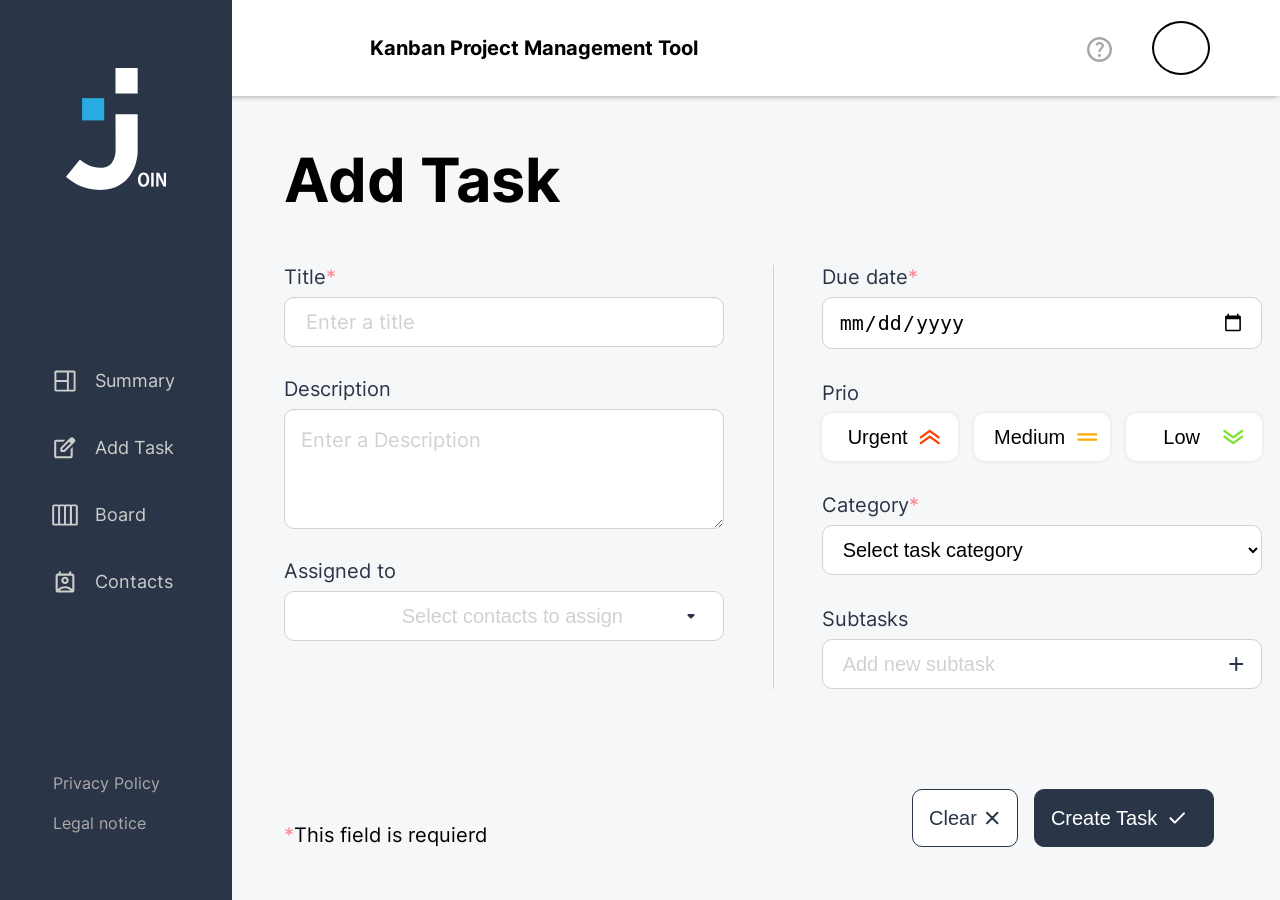
==== commit 1ea9910b: "Final V1.0" ====
--- a/html/add_task.html
+++ b/html/add_task.html
@@ -27,8 +27,8 @@
 </head>
 
 <body onload="includeHTML(), initAddTask()">
-  <div w3-include-html="/templates/header.html"></div>
-  <div w3-include-html="/templates/sidebar.html"></div>
+  <div w3-include-html="../templates/header.html"></div>
+  <div w3-include-html="../templates/sidebar.html"></div>
   <div id="contacts-add-bg" class="contacts-add-bg d-none" onclick="closeNewContacts()"></div>
   <main onclick="closeAssignedToField()" class="task-body">
     <form class="task-form" onsubmit="createNewTask(); return false">
--- a/css/style.css
+++ b/css/style.css
@@ -112,6 +112,7 @@
     padding: 12px;
     border-radius: 100%;
     color: white;
+    border: 2px solid black;
 }
 
 .password-img {
@@ -162,8 +163,8 @@
 
 .login-button {
     border-radius: 5px;
-    width: 100px;
-    height: 44px;
+    width: fit-content;
+    height: 43px;
     border: none;
     font-size: 20px;
     font-weight: bold;
@@ -172,6 +173,8 @@
     cursor: pointer;
     margin-right: 5px;
     transition: all 0.5s;
+    padding-left: 25px;
+    padding-right: 25px;
 }
 
 .login-button:hover {
--- a/css/add_task.css
+++ b/css/add_task.css
@@ -11,6 +11,7 @@
     font-weight: 700;
     line-height: 73.2px;
     transition: all 0.5s;
+    transition: all 0.5s;
 }
 
 
@@ -23,6 +24,7 @@
     margin-top: 96px;
     width: 100%;
     margin-left: 5%;
+    transition: all 0.5s;
 
 }
 
@@ -35,6 +37,7 @@
     flex-direction: column;
     gap: 30px;
     width: 440px;
+    transition: all 0.5s;
 }
 
 .task-hr {
@@ -42,6 +45,7 @@
     height: 424px;
     margin: 0 48.125px;
     width: 1px;
+    transition: all 0.5s;
 }
 
 .task-input-right {
@@ -50,6 +54,7 @@
     gap: 30px;
     justify-content: space-between;
     width: 440px;
+    transition: all 0.5s;
 }
 
 
@@ -76,6 +81,7 @@
     font-size: 20px;
     line-height: 24px;
     padding: 12px 16px;
+    transition: all 0.5s;
 }
 
 .task-input-fd::placeholder {
@@ -83,6 +89,21 @@
     font-family: 'Inter', sans-serif;
 }
 
+.task-input-fd::-webkit-scrollbar {
+    width: 16px;
+}
+
+.task-input-fd::-webkit-scrollbar-track {
+    background: #ffffff;
+}
+
+.task-input-fd::-webkit-scrollbar-thumb {
+    background-color: #6C757D;
+    border-radius: 10px;
+    border: 3px solid #ffffff;
+}
+
+
 
 /* Form field - Title & Description */
 
@@ -93,6 +114,7 @@
 .task-input-fd-desc {
     height: 82px;
     padding: 18px 16px;
+    transition: all 0.5s;
 }
 
 /* Form field - Assigned to Popup Button */
@@ -107,7 +129,7 @@
 }
 
 .task-assigned-to {
-    background-image: url(/img/arrow_drop_dow.svg);
+    background-image: url(../img/arrow_drop_dow.svg);
     background-position: 95% 50%;
     background-repeat: no-repeat;
     color: #D1D1D1;
@@ -117,6 +139,7 @@
     position: relative;
     width: 100%;
     z-index: 1;
+    transition: all 0.5s;
 }
 
 .task-contacts-list-to-assign {
@@ -128,6 +151,7 @@
     padding-bottom: 16px;
     position: relative;
     width: 100%;
+    transition: all 0.5s;
 }
 
 .task-contacts-list-to-assign::-webkit-scrollbar {
@@ -196,20 +220,20 @@
 }
 
 .prio-u {
-    background-image: url(/img/task-prio-u.svg);
+    background-image: url(../img/task-prio-u.svg);
     background-position: 85% 50%;
     ;
     background-repeat: no-repeat;
 }
 
 .prio-m {
-    background-image: url(/img/task-prio-m.svg);
+    background-image: url(../img/task-prio-m.svg);
     background-position: 90% 50%;
     background-repeat: no-repeat;
 }
 
 .prio-l {
-    background-image: url(/img/task-prio-l.svg);
+    background-image: url(../img/task-prio-l.svg);
     background-position: 85% 50%;
     background-repeat: no-repeat;
 }
@@ -292,7 +316,7 @@
     margin: 6px 0;
     padding-right: 5px;
     width: calc(100% - 45px);
-    max-height: 124px;
+    max-height: 88px;
     overflow-y: scroll;
 }
 
@@ -358,11 +382,15 @@
     padding: 16px;
 }
 
+.task-button {
+    cursor: pointer;
+}
+
 .task-bt-clear {
     background-color: white;
     color: #2A3647;
     padding-right: 40px;
-    background-image: url(/img/task_cancel.svg);
+    background-image: url(../img/task_cancel.svg);
     background-position: 85% 50%;
     background-repeat: no-repeat;
     transition: all 0.5s;
@@ -372,7 +400,7 @@
     color: #29ABE2;
     border: 1px solid #29ABE2;
     box-shadow: 0px 2px 6px 0px rgba(0, 0, 0, 0.3);
-    background-image: url(/img/task_cancel_blue.svg);
+    background-image: url(../img/task_cancel_blue.svg);
     background-size: 24%;
 }
 
@@ -380,7 +408,7 @@
     background-color: #2A3647;
     color: white;
     padding-right: 56px;
-    background-image: url(/img/task_check.svg);
+    background-image: url(../img/task_check.svg);
     background-position: 85% 50%;
     background-repeat: no-repeat;
     transition: all 0.5s;
@@ -399,6 +427,7 @@
     padding: 8px 40px 8px 8px !important;
 }
 
+
 /* Allg. */
 
 .flx {
@@ -415,6 +444,9 @@
     position: relative;
 }
 
+.task-btn-ok {
+    zoom: 1;
+}
 
 /* Media Query */
 
@@ -534,15 +566,14 @@
 
 
 @media (max-width: 580px) {
-
     .task-bt-clear,
     .task-bt-create {
-        zoom: 0.8;
         transition: all 0.5s;
     }
 
     .task-input-con {
         height: calc(100vh - 350px);
+        transition: all 0.5s;
     }
 
     .task-h2 {
@@ -550,28 +581,61 @@
         font-size: 47px;
         line-height: 56.4px;
         transition: all 0.5s;
+        transition: all 0.5s;
     }
 
     .task-label {
         font-size: 16px;
         line-height: 19.2px;
+        transition: all 0.5s;
     }
 
     .task-input-fd {
         font-size: 16px;
         line-height: 19.2px;
+        transition: all 0.5s;
     }
 
     .task-foot-text {
         font-size: 16px;
-    }
-}
+        transition: all 0.5s;
+    }
+}
+
+
+@media (max-width: 500px) {
+    .task-bt-change {
+        margin-right: 5%;
+        zoom: 1 !important;
+        position: fixed;
+        z-index: 15;
+        bottom: 1px;
+        transition: all 0.5s;
+        bottom: 100px;
+        right: 25px;
+    }
+
+    .task-input-con{
+        height: calc(100vh - 320px);
+    }
+    .task-foot-con{
+        height: 60px;
+        padding-top: 5px;
+        zoom: 0.8;
+        transition: all 0.5s;
+    }
+}
+
 
 @media (max-width: 384px) {
+    .task-foot-con {
+        height: 45px;
+    }
 
     .task-bt-clear,
     .task-bt-create {
-        zoom: 0.5;
+        zoom: 0.8 ;
+        margin-right: 5%;
     }
 
     .task-bt-create {
@@ -580,7 +644,8 @@
     }
 
     .task-input-con {
-        height: calc(100vh - 340px);
+        height: calc(100vh - 320px);
+        padding-bottom: 10px;
     }
 
     .task-prio-bt-con {
--- a/css/header.css
+++ b/css/header.css
@@ -41,9 +41,7 @@
     display: flex;
     align-items: center;
     justify-content: center;
-    text-align: center;
     margin-left: 40px;
-    border: 3px solid black;
     border-radius: 50px;
     color: #29ABE2;
     font-weight: bold;
@@ -60,7 +58,7 @@
     position: fixed;
     top: 96px; /* Anpassen Sie den Abstand nach Bedarf */
     right: 0;
-    z-index: 5;
+    z-index: 30;
     margin-right: 25px;
     background-color: #2A3647;
     padding: 15px 13px 15px 15px;
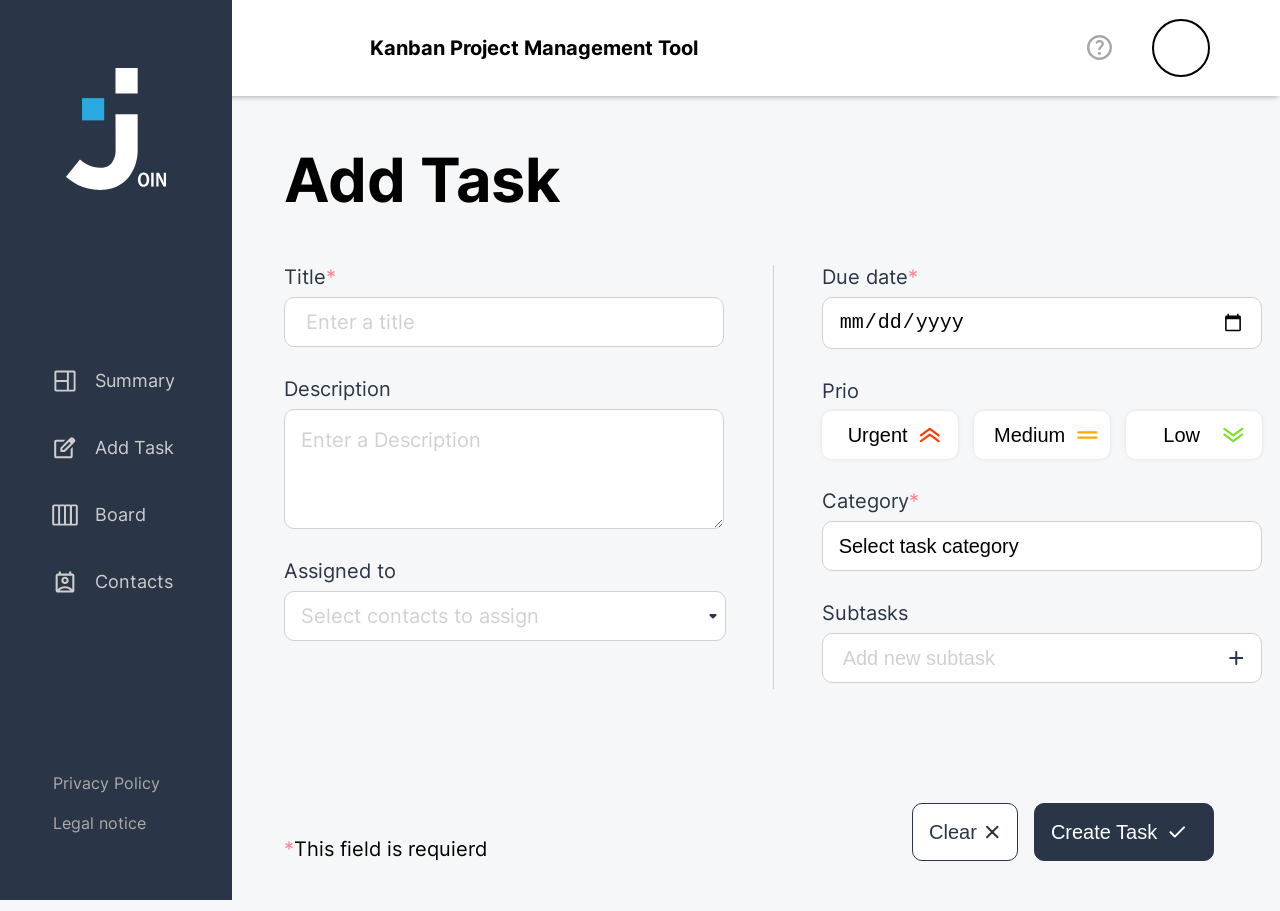
==== commit 6b1a015a: "Update  V 1.02" ====
--- a/html/add_task.html
+++ b/html/add_task.html
@@ -26,9 +26,10 @@
   <script src="../js/contacts_html.js"></script>
 </head>
 
-<body onload="includeHTML(), initAddTask()">
+<body onload="includeHTML(); initAddTask()">
   <div w3-include-html="../templates/header.html"></div>
   <div w3-include-html="../templates/sidebar.html"></div>
+  <div w3-include-html="../templates/landscape.html"></div>
   <div id="contacts-add-bg" class="contacts-add-bg d-none" onclick="closeNewContacts()"></div>
   <main onclick="closeAssignedToField()" class="task-body">
     <form class="task-form" onsubmit="createNewTask(); return false">
--- a/css/style.css
+++ b/css/style.css
@@ -34,6 +34,13 @@
 
 .d-none {
     display: none !important;
+}
+
+.landscape-stop{
+    position: relative;
+    height: 100vh;
+width: 100%;
+z-index: 100;
 }
 
 /* Login */
@@ -91,7 +98,7 @@
 }
 
 .mail-img {
-    background-image: url('../../img/mail.svg') !important;
+    background-image: url('../img/mail.svg') !important;
     background-position: calc(100% - 5px) 8px !important;
     background-size: 20px !important;
     background-repeat: no-repeat !important;
@@ -109,21 +116,26 @@
 }
 
 .header-icon {
+    display: flex;
+    justify-content: center;
+    align-items: center;
     padding: 12px;
     border-radius: 100%;
     color: white;
     border: 2px solid black;
+    height: 30px;
+    width: 30px;
 }
 
 .password-img {
-    background-image: url('../../img/lock.svg') !important;
+    background-image: url('../img/lock.svg') !important;
     background-position: calc(100% - 5px) 8px !important;
     background-size: 20px !important;
     background-repeat: no-repeat !important;
 }
 
 .name-img {
-    background-image: url('../../img/person.svg') !important;
+    background-image: url('../img/person.svg') !important;
     background-position: 350px 8px !important;
     background-size: 20px !important;
     background-repeat: no-repeat !important;
@@ -670,4 +682,25 @@
     .name-img {
         background-position: calc(100% - 5px) 8px !important;
     }
-}+}
+
+@media (min-height: 600px) {
+    .landscape-stop{
+        display: none;
+    }
+}
+
+@media (max-height: 600px) {
+    .landscape-stop{
+        position: fixed;
+        overflow: hidden;
+        background-color: #6C757D;
+        z-index: 99 !important;
+        height: 100%;
+        width: 100%;
+        border-color: #2A3647;
+        display: flex;
+        justify-content: center;
+        align-items: center;
+    }
+}
--- a/css/add_task.css
+++ b/css/add_task.css
@@ -55,6 +55,7 @@
     justify-content: space-between;
     width: 440px;
     transition: all 0.5s;
+    padding-bottom: 20px;
 }
 
 
@@ -82,6 +83,7 @@
     line-height: 24px;
     padding: 12px 16px;
     transition: all 0.5s;
+    appearance: none;
 }
 
 .task-input-fd::placeholder {
@@ -130,25 +132,29 @@
 
 .task-assigned-to {
     background-image: url(../img/arrow_drop_dow.svg);
-    background-position: 95% 50%;
+    background-position: 100% 50%;
     background-repeat: no-repeat;
-    color: #D1D1D1;
+    color: black;
     font-size: 20px;
     line-height: 24px;
     padding: 12px 0 12px 16px !important;
     position: relative;
-    width: 100%;
+    width: calc(100% - 16px);
     z-index: 1;
     transition: all 0.5s;
+}
+
+.task-assigned-to::placeholder {
+    color: #d1d1d1;
+    font-family: 'Inter', sans-serif;
 }
 
 .task-contacts-list-to-assign {
     background-color: white;
-    margin-bottom: -10px;
-    margin-top: -10px;
+    margin-bottom: 0px;
     max-height: 128px;
     overflow-y: scroll;
-    padding-bottom: 16px;
+    padding-bottom: 10px;
     position: relative;
     width: 100%;
     transition: all 0.5s;
@@ -188,6 +194,29 @@
     justify-content: center;
     align-items: center;
 }
+
+.add-task-assist {
+    display: flex;
+    justify-content: flex-start;
+    align-items: center;
+}
+
+.task-contacts-color-icon-assist {
+    height: 40px;
+    width: 40px;
+    background-color: #FF8190;
+    border-radius: 50px;
+    margin-right: 12px;
+    color: white;
+    display: flex;
+    justify-content: center;
+    align-items: center;
+}
+
+.task-contacts-color-icon-assist:hover {
+    cursor: pointer;
+}
+
 
 .task-bt-add {
     font-size: 21px;
@@ -448,6 +477,10 @@
     zoom: 1;
 }
 
+.dn {
+    display: none;
+}
+
 /* Media Query */
 
 @media (min-width: 1265px) {
@@ -500,7 +533,7 @@
 
     .task-input-left {
         width: 100%;
-        margin-bottom: 48px;
+        margin-bottom: 15px;
     }
 
     .task-input-right {
@@ -566,6 +599,7 @@
 
 
 @media (max-width: 580px) {
+
     .task-bt-clear,
     .task-bt-create {
         transition: all 0.5s;
@@ -615,10 +649,11 @@
         right: 25px;
     }
 
-    .task-input-con{
+    .task-input-con {
         height: calc(100vh - 320px);
     }
-    .task-foot-con{
+
+    .task-foot-con {
         height: 60px;
         padding-top: 5px;
         zoom: 0.8;
@@ -634,7 +669,7 @@
 
     .task-bt-clear,
     .task-bt-create {
-        zoom: 0.8 ;
+        zoom: 0.8;
         margin-right: 5%;
     }
 
--- a/css/header.css
+++ b/css/header.css
@@ -56,7 +56,7 @@
 .Logout {
     width: 152px;
     position: fixed;
-    top: 96px; /* Anpassen Sie den Abstand nach Bedarf */
+    top: 96px;
     right: 0;
     z-index: 30;
     margin-right: 25px;
--- a/css/contacts.css
+++ b/css/contacts.css
@@ -68,7 +68,8 @@
     flex-direction: column;
     gap: 24px;
     margin-top: 24px;
-    overflow: scroll;
+    overflow-y: scroll;
+    overflow-x: hidden;
 }
 
 .contacts-list::-webkit-scrollbar {
@@ -94,8 +95,9 @@
 }
 
 .contacts-list-sgl-con:hover {
-    background-color: #F6F7F8;
+    background-color: #2A3647;
     cursor: pointer;
+    color: white;
 }
 
 .contacts-color-icon {
@@ -193,21 +195,21 @@
 }
 
 .contact-bt-sgl-edit {
-    background-image: url("/img/edit.svg");
+    background-image: url("../img/edit.svg");
     margin-right: 8px;
 }
 
 .contact-bt-sgl-edit:hover {
-    background-image: url("/img/edit_blue.svg");
+    background-image: url("../img/edit_blue.svg");
     background-size: 38%;
 }
 
 .contact-bt-sgl-delete {
-    background-image: url("/img/delete.svg");
+    background-image: url("../img/delete.svg");
 }
 
 .contact-bt-sgl-delete:hover {
-    background-image: url("/img/delete_blue.svg");
+    background-image: url("../img/delete_blue.svg");
     background-size: 29%;
 }
 
@@ -256,7 +258,7 @@
 }
 
 .contacts-add-con-show {
-    background-image: url(/img/task_cancel_blue.svg);
+    background-image: url(../img/task_cancel_blue.svg);
     background-repeat: no-repeat;
     transform: translateX(0);
 }
@@ -307,7 +309,7 @@
 }
 
 .contacts-add-close-con {
-    background-image: url("/img/task_cancel.svg");
+    background-image: url("../img/task_cancel.svg");
     background-repeat: no-repeat;
     background-position: center;
     width: 32px;
@@ -434,20 +436,20 @@
 
 .contacts-bt-check {
     padding-right: 40px;
-    background-image: url(/img/task_check.svg);
+    background-image: url(../img/task_check.svg);
     background-position: 92% 50%;
     background-repeat: no-repeat;
 }
 
 .contacts-bt-cancel {
     padding-right: 40px;
-    background-image: url(/img/task_cancel.svg);
+    background-image: url(../img/task_cancel.svg);
     background-position: 92% 50%;
     background-repeat: no-repeat;
 }
 
 .contacts-bt-cancel:hover {
-    background-image: url(/img/task_cancel_blue.svg);
+    background-image: url(../img/task_cancel_blue.svg);
     background-size: 21%;
 }
 
@@ -463,6 +465,10 @@
     flex-direction: column;
 }
 
+.contact-highlight {
+    background-color: #2A3647;
+    color: white;
+}
 
 /* Media Query */
 
@@ -706,7 +712,7 @@
 
     .contacts-add-close-con {
         background-color: #2A3647;
-        background-image: url("/img/task_cancel_white.svg");
+        background-image: url("../img/task_cancel_white.svg");
     }
 
     .contacts-add-close-con:hover {
